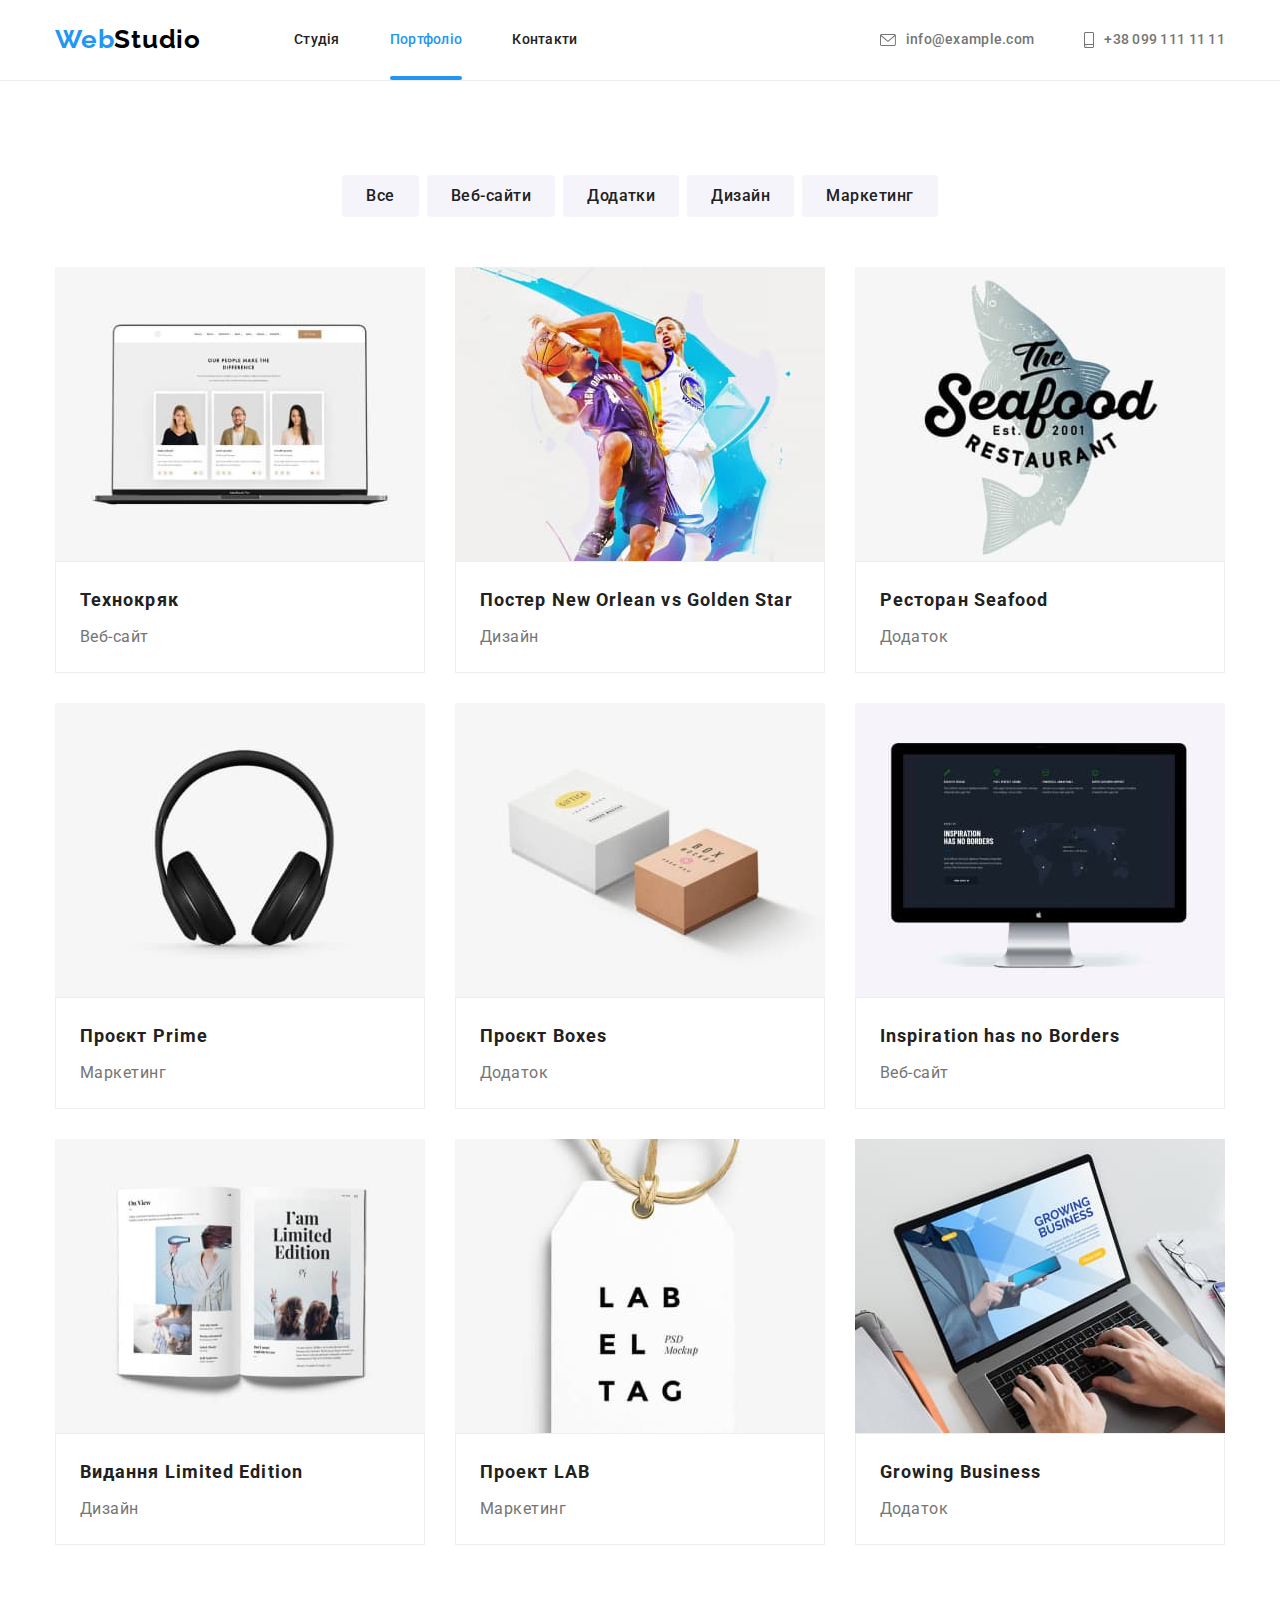
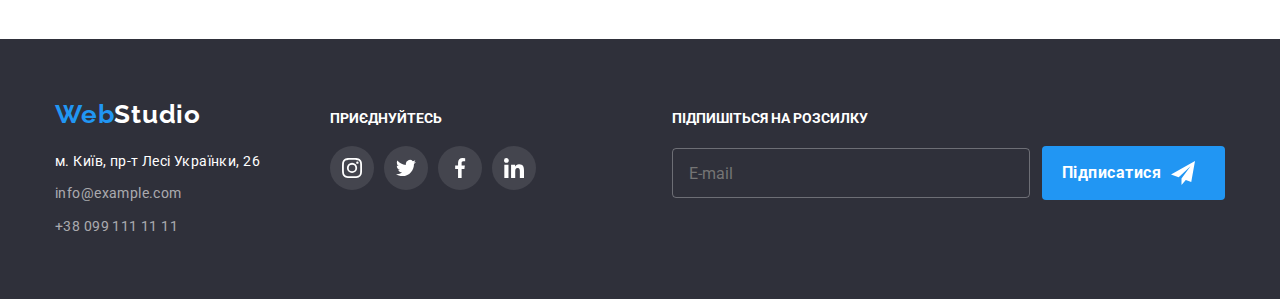
==== portfolio.html @ 9c746c97 "start scss" ====
<!DOCTYPE html>
<html lang="en">
	<head>
		<meta charset="UTF-8" />
		<meta http-equiv="X-UA-Compatible" content="IE=edge" />
		<meta name="viewport" content="width=device-width, initial-scale=1.0" />
		<title>WebStudio</title>
		<link rel="preconnect" href="https://fonts.googleapis.com" />
		<link rel="preconnect" href="https://fonts.gstatic.com" crossorigin />
		<link
			href="https://fonts.googleapis.com/css2?family=Raleway:wght@700&family=Roboto:wght@400;500;700;900&display=swap"
			rel="stylesheet"
		/>
		<link
			rel="stylesheet"
			href="https://cdnjs.cloudflare.com/ajax/libs/modern-normalize/1.1.0/modern-normalize.min.css"
		/>
		<link rel="stylesheet" href="./css/styles.css" />
		<link rel="stylesheet" href="./css/main.min.css">
	</head>
	<body>
		<header class="header">
			<div class="container main-nav">
				<a href="./index.html" class="header-logo link">
					<span class="header-logo-part header-logo">Web</span><span class="header-logo-second-part header-logo">Studio</span>
				</a>

				<nav class="header-nav">
					<ul class="header-nav-list list">
						<li class="item"><a href="./index.html" class="header-link link">Студія</a></li>
						<li class="item"><a href="./portfolio.html" class="header-link current link">Портфоліо</a></li>
						<li class="item"><a href="/" class="header-link link">Контакти</a></li>
					</ul>
				</nav>
				<ul class="list header-contact">
					<li>
						<a href="mailto:info@example.com" class="header-mail link">
							<svg class="mail-soc-icon" width="16" height="12">
								<use href="./images/symbol-defs.svg#icon-envelope"></use>
							</svg>
							info@example.com
						</a>
					</li>
					<li class="header-tel-contact">
						<a href="tel:+380991111111" class="header-tel link">
							<svg class="phone-soc-icon" width="10" height="16">
								<use href="./images/symbol-defs.svg#icon-header-smartphone"></use>
							</svg>
							+38 099 111 11 11
						</a>
					</li>
				</ul>
			</div>
		</header>
		<main>
			<section class="section">
				<div class="container">
					<h1 class="visually-hidden">Приклади робіт</h1>
					<ul class="list portfolio-btn-main">
						<li class="portfolio-btn-list"><button type="button" class="portfolio-btn">Все</button></li>
						<li class="portfolio-btn-list"><button type="button" class="portfolio-btn">Веб-сайти</button></li>
						<li class="portfolio-btn-list"><button type="button" class="portfolio-btn">Додатки</button></li>
						<li class="portfolio-btn-list"><button type="button" class="portfolio-btn">Дизайн</button></li>
						<li class="portfolio-btn-list"><button type="button" class="portfolio-btn">Маркетинг</button></li>
					</ul>

					<ul class="list portfolio-list">
						<li class="portfolio-element">
							<a href="" class="link project-link">
								<div class="portfolio-thumb-card">
									<img src="images/img1.jpg" alt="пример1" width="370" />
									<p class="portfolio-thumb-text">
										Ресурс пропонує комплексні пропозиції з різним рівнем функціоналу та сервісів. Все це дозволить
										відвідувачу отримати вичерпні відомості про компанію чи приватну особу.
									</p>
								</div>
								<div class="portfolio-examples-container">
									<h2 class="portfolio-examples-title">Технокряк</h2>
									<p class="portfolio-examples-text">Веб-сайт</p>
								</div>
							</a>
						</li>
						<li class="portfolio-element">
							<a href="" class="link project-link">
								
								<div class="portfolio-thumb-card">
									<img src="images/img2.jpg" alt="пример2" width="370" />
									<p class="portfolio-thumb-text">
										Ресурс пропонує комплексні пропозиції з різним рівнем функціоналу та сервісів. Все це дозволить
										відвідувачу отримати вичерпні відомості про компанію чи приватну особу.
									</p>
								</div>
								<div class="portfolio-examples-container">
									<h2 class="portfolio-examples-title">Постер New Orlean vs Golden Star</h2>
									<p class="portfolio-examples-text">Дизайн</p>
								</div>
							</a>
						</li>
						<li class="portfolio-element">
							<a href="" class="link project-link">
								<div class="portfolio-thumb-card">
									<img src="images/img3.jpg" alt="пример3" width="370" />
									<p class="portfolio-thumb-text">
										Ресурс пропонує комплексні пропозиції з різним рівнем функціоналу та сервісів. Все це дозволить
										відвідувачу отримати вичерпні відомості про компанію чи приватну особу.
									</p>
								</div>
								<div class="portfolio-examples-container">
									<h2 class="portfolio-examples-title">Ресторан Seafood</h2>
									<p class="portfolio-examples-text">Додаток</p>
								</div>
							</a>
						</li>
						<li class="portfolio-element">
							<a href="" class="link project-link">
								<div class="portfolio-thumb-card">
									<img src="images/img4.jpg" alt="пример4" width="370" />
									<p class="portfolio-thumb-text">
										Ресурс пропонує комплексні пропозиції з різним рівнем функціоналу та сервісів. Все це дозволить
										відвідувачу отримати вичерпні відомості про компанію чи приватну особу.
									</p>
								</div>
								<div class="portfolio-examples-container">
									<h2 class="portfolio-examples-title">Проєкт Prime</h2>
									<p class="portfolio-examples-text">Маркетинг</p>
								</div>
							</a>
						</li>
						<li class="portfolio-element">
							<a href="" class="link project-link">
								<div class="portfolio-thumb-card">
									<img src="images/img5.jpg" alt="пример5" width="370" />
									<p class="portfolio-thumb-text">
										Ресурс пропонує комплексні пропозиції з різним рівнем функціоналу та сервісів. Все це дозволить
										відвідувачу отримати вичерпні відомості про компанію чи приватну особу.
									</p>
								</div>
								<div class="portfolio-examples-container">
									<h2 class="portfolio-examples-title">Проєкт Boxes</h2>
									<p class="portfolio-examples-text">Додаток</p>
								</div>
							</a>
						</li>
						<li class="portfolio-element">
							<a href="" class="link project-link">
								<div class="portfolio-thumb-card">
									<img src="images/img6.jpg" alt="пример6" width="370" />
									<p class="portfolio-thumb-text">
										Ресурс пропонує комплексні пропозиції з різним рівнем функціоналу та сервісів. Все це дозволить
										відвідувачу отримати вичерпні відомості про компанію чи приватну особу.
									</p>
								</div>
								<div class="portfolio-examples-container">
									<h2 class="portfolio-examples-title">Inspiration has no Borders</h2>
									<p class="portfolio-examples-text">Веб-сайт</p>
								</div>
							</a>
						</li>
						<li class="portfolio-element">
							<a href="" class="link project-link">
								<div class="portfolio-thumb-card">
									<img src="images/img7.jpg" alt="пример7" width="370" />
									<p class="portfolio-thumb-text">
										Ресурс пропонує комплексні пропозиції з різним рівнем функціоналу та сервісів. Все це дозволить
										відвідувачу отримати вичерпні відомості про компанію чи приватну особу.
									</p>
								</div>
								<div class="portfolio-examples-container">
									<h2 class="portfolio-examples-title">Видання Limited Edition</h2>
									<p class="portfolio-examples-text">Дизайн</p>
								</div>
							</a>
						</li>
						<li class="portfolio-element">
							<a href="" class="link project-link">
								<div class="portfolio-thumb-card">
									<img src="images/img8.jpg" alt="пример8" width="370" />
									<p class="portfolio-thumb-text">
										Ресурс пропонує комплексні пропозиції з різним рівнем функціоналу та сервісів. Все це дозволить
										відвідувачу отримати вичерпні відомості про компанію чи приватну особу.
									</p>
								</div>
								<div class="portfolio-examples-container">
									<h2 class="portfolio-examples-title">Проект LAB</h2>
									<p class="portfolio-examples-text">Маркетинг</p>
								</div>
							</a>
						</li>
						<li class="portfolio-element">
							<a href="" class="link project-link">
								<div class="portfolio-thumb-card">
									<img src="images/img9.jpg" alt="пример9" width="370" />
									<p class="portfolio-thumb-text">
										Ресурс пропонує комплексні пропозиції з різним рівнем функціоналу та сервісів. Все це дозволить
										відвідувачу отримати вичерпні відомості про компанію чи приватну особу.
									</p>
								</div>
								<div class="portfolio-examples-container">
									<h2 class="portfolio-examples-title">Growing Business</h2>
									<p class="portfolio-examples-text">Додаток</p>
								</div>
							</a>
						</li>
					</ul>
				</div>
			</section>
		</main>
		<footer class="footer">
			<div class="container footer-container">
				<div class="footer-box">
					<a href="./index.html" class="footer-logo footer-logo-box link">
						<span class="footer-logo-part footer-logo">Web</span><span class="footer-logo-second-part footer-logo">Studio</span>
					</a>
					<address class="footer-list">
						<ul class="list">
							<li class="footer-adress-list">
								<a
									href="https://goo.gl/maps/3mXJQrNmYbc9jaJk7"
									class="footer-location link"
									target="_blank"
									rel="noopener noreferrer nofollow"
								>
									м. Київ, пр-т Лесі Українки, 26
								</a>
							</li>
							<li class="footer-adress-list">
								<a href="mailto:info@example.com" class="footer-mail link">info@example.com</a>
							</li>
							<li class="footer-adress-list">
								<a href="tel:+380991111111" class="footer-tel link">+38 099 111 11 11</a>
							</li>
						</ul>
					</address>
				</div>
				<div class="footer-soc">
					<p class="footer-soc-title">ПРИЄДНУЙТЕСЬ</p>
					<ul class="footer-soc-list list">
						<li>
							<a href="" class="footer-soc-link">
								<svg class="footer-soc-icon" width="20" height="20">
									<use href="./images/symbol-defs.svg#icon-instagram"></use>
								</svg>
							</a>
						</li>
						<li>
							<a href="" class="footer-soc-link">
								<svg class="footer-soc-icon" width="20" height="20">
									<use href="./images/symbol-defs.svg#icon-twitter"></use>
								</svg>
							</a>
						</li>
						<li>
							<a href="" class="footer-soc-link">
								<svg class="footer-soc-icon" width="20" height="20">
									<use href="./images/symbol-defs.svg#icon-facebook"></use>
								</svg>
							</a>
						</li>
						<li>
							<a href="" class="footer-soc-link">
								<svg class="footer-soc-icon" width="20" height="20">
									<use href="./images/symbol-defs.svg#icon-linkedin"></use>
								</svg>
							</a>
						</li>
					</ul>
				</div>
				<div class="footer-form">
					<p class="footer-form-title">ПІДПИШІТЬСЯ НА РОЗСИЛКУ</p>
					<form class="online-form">
						<label for="online-name"></label>
						<input class="online-input" type="email" id="online-name" placeholder="E-mail" />
						<button type="submit" class="online-btn">
							Підписатися
							<svg class="btn-icon" width="24" height="24">
								<use href="./images/symbol-defs.svg#icon-icon-send"></use>
							</svg>
						</button>
					</form>
				</div>
			</div>
		</footer>
	</body>
</html>
---- css/styles.css ----
/*Main*/



/*clients*/


/*footer*/


/*portfolio*/


/*modal window*/
---- css/main.min.css ----
body{font-family:"roboto",sans-serif;color:var(--primary-text-color)}.visually-hidden{position:absolute;width:1px;height:1px;margin:-1px;border:0;padding:0;white-space:nowrap;clip-path:inset(100%);clip:rect(0 0 0 0);overflow:hidden}.link{text-decoration:none}.list{list-style:none}ul,p,h1,h2,h3,h4,h5,h6{margin:0;padding:0px}:root{--primary-text-color: #757575;--primary-title-color: #212121;--accent-color: #2196f3}.container{width:1200px;margin-left:auto;margin-right:auto;padding-left:15px;padding-right:15px}.header{border-bottom:1px solid #ececec}.header-logo{font-family:"Raleway",sans-serif;font-weight:700;font-size:26px;line-height:1.2;letter-spacing:.03em}.header-logo-part{color:var(--accent-color)}.header-logo-second-part{color:#000}.header-nav{color:var(--primary-title-color);font-weight:500;font-size:14px;line-height:1.14;letter-spacing:.02em;margin-left:93px}.header-nav-list{display:flex}.item:last-child{margin-right:0px}.item{margin-right:50px}.main-nav{display:flex;align-items:center;padding-top:24px;padding-bottom:25px}.header-contact{display:flex;margin-left:auto}.header-tel-contact{margin-left:50px}.header-btn{display:block;box-sizing:border-box;padding:10px 32px;margin:30px auto 0;border-radius:4px;border-color:rgba(0,0,0,0);font-family:inherit;color:#fff;background-color:var(--accent-color);font-weight:696px;font-size:16px;line-height:1.87;align-items:center;text-align:center;letter-spacing:.06em}.header-btn:hover,.header-btn:focus{cursor:pointer}.header-link{color:var(--primary-title-color);font-weight:500;font-size:14px;line-height:1.14;letter-spacing:.02em;transition-property:color;transition-duration:250ms;transition-timing-function:cubic-bezier(0.4, 0, 0.2, 1);padding-top:32px;padding-bottom:32px}.current{color:var(--accent-color);position:relative}.current::after{position:absolute;display:block;content:"";background-color:var(--accent-color);width:100%;height:4px;border-radius:2px;left:0;bottom:-1px}.header-link:hover,.header-link:focus,.header-tel:hover,.header-tel:focus,.header-mail:hover,.header-mail:focus{color:var(--accent-color)}.header-mail:hover .mail-soc-icon,.header-mail:focus .mail-soc-icon{fill:#2196f3}.header-tel:hover .phone-soc-icon,.header-tel:focus .phone-soc-icon{fill:#2196f3}.current::after{content:"";background-color:var(--accent-color)}.header-mail,.header-tel{display:flex;align-items:center;color:var(--primary-text-color);font-weight:500;font-size:14px;line-height:1.14;letter-spacing:.02em;transition-property:color;transition-duration:250ms;transition-timing-function:cubic-bezier(0.4, 0, 0.2, 1)}.mail-soc-icon{fill:#757575;width:16px;height:12px;background-color:#fff;margin-right:10px;transition-property:fill;transition-duration:250ms;transition-timing-function:cubic-bezier(0.4, 0, 0.2, 1)}.phone-soc-icon{fill:#757575;width:10px;height:16px;background-color:#fff;margin-right:10px;transition-property:fill;transition-duration:250ms;transition-timing-function:cubic-bezier(0.4, 0, 0.2, 1)}.section{padding:94px 0px}.work-section{padding-top:0px}.hero-list{display:flex;padding:0px 0px}.hero-advantage{margin-right:30px;width:270px}.hero-advantage:last-child{margin-right:0px}.hero-pre-title{margin-bottom:10px}.hero{max-width:1600px;height:600px;margin-left:auto;margin-right:auto;background-image:linear-gradient(rgba(47, 48, 58, 0.4), rgba(47, 48, 58, 0.4)),url(../images/hero.jpg);background-repeat:no-repeat;background-position:center;background-size:cover;background-color:#2f303a;padding-top:200px;padding-bottom:200px}.hero-title{margin-bottom:50px}img{display:block;max-width:100%;height:auto}.overcard-text{position:absolute;display:flex;justify-content:center;align-items:center;bottom:0;color:#fff;width:100%;height:70px;font-size:14px;line-height:1.4;font-weight:700;background-color:rgba(47,48,58,.8)}.hero-thumb{position:relative}.hero-item{display:flex;padding-left:0px}.hero-item-list{margin-right:30px}.hero-item-list:last-child{margin-right:0px}.hero-title-main{margin-left:auto;margin-right:auto;max-width:696px;font-weight:900;font-size:44px;line-height:1.36;text-align:center;letter-spacing:.06em;text-transform:uppercase;color:#fff}.hero-pre-title{color:var(--primary-title-color);font-weight:700;font-size:14px;line-height:1.14;letter-spacing:.03em;text-transform:uppercase}.hero-title{color:var(--primary-title-color);font-weight:700;font-size:36px;line-height:1.16;text-align:center;letter-spacing:.03em}.advantage-logo{width:270px;height:120px;background-color:#f5f4fa;display:flex;justify-content:center;align-items:center;margin-bottom:30px}.adv-logo-icon{fill:#212121}.team-section{background-color:#f5f4fa}.hero-team-list{display:flex}.hero-team-item{margin-right:30px;background-color:#fff;box-shadow:0px 1px 1px rgba(0,0,0,.12),0px 4px 4px rgba(0,0,0,.06),1px 4px 6px rgba(0,0,0,.16);border-radius:0px 0px 4px 4px}.hero-team-item:last-child{margin-right:0px}.hero-team-member{color:var(--primary-title-color);font-weight:500;font-size:16px;line-height:1.18;text-align:center;letter-spacing:.03em;margin-bottom:10px}.hero-text,.hero-team-text{color:var(--primary-text-color)}.hero-text{font-size:14px;line-height:1.7;letter-spacing:.03em}.hero-team-text{font-size:16px;line-height:1.8;text-align:center;letter-spacing:.03em;margin-bottom:16px}.hero-team-container{padding-top:30px;padding-bottom:30px}.team-soc{display:flex;justify-content:center;gap:10px}.team-soc-link{width:44px;height:44px;border-radius:50%;background-color:#fff;display:flex;justify-content:center;align-items:center;transition:background-color 250ms cubic-bezier(0.4, 0, 0.2, 1)}.team-soc-link:hover,.team-soc-link:focus{background-color:#2196f3}.team-soc-link:hover .team-soc-icon,.team-soc-link:focus .team-soc-icon{fill:#fff}.team-soc-icon{fill:#afb1b8;transition-property:fill;transition-duration:250ms;transition-timing-function:cubic-bezier(0.4, 0, 0.2, 1)}.clients{display:flex;justify-content:center;align-items:center}.clients-list{margin-right:30px}.client-icon{fill:#afb1b8;transition-property:fill;transition-duration:250ms;transition-timing-function:cubic-bezier(0.4, 0, 0.2, 1)}.clients-link:hover,.clients-link:focus{border-color:#2196f3}.clients-link:hover .client-icon,.clients-link:focus .client-icon{fill:#2196f3}.clients-list:last-child{margin-right:0px}.clients-link{border:1px solid #afb1b8;width:170px;height:92px;display:flex;justify-content:center;align-items:center;border-radius:4px;transition-property:border-color;transition-duration:250ms;transition-timing-function:cubic-bezier(0.4, 0, 0.2, 1)}.footer{padding-top:60px;padding-bottom:60px}.footer-logo{font-family:"Raleway",sans-serif;font-weight:700;font-size:26px;line-height:1.2;letter-spacing:.03em}.footer-logo-box{display:block;margin-bottom:20px}.footer-adress-list{margin-bottom:9px}.footer-adress-list:last-child{margin-bottom:0px}.footer-logo-part{color:var(--accent-color)}.footer-logo-second-part{color:#fff}.footer{background-color:#2f303a}.footer-location{font-style:normal;font-size:14px;line-height:1.7;letter-spacing:.03em;color:#fff}.footer-mail,.footer-tel{font-style:normal;font-size:14px;line-height:1.7;letter-spacing:.03em;color:rgba(255,255,255,.6)}.footer-soc-title{margin-bottom:20px;display:block;font-style:normal;font-size:14px;font-weight:700;color:#fff}.footer-soc-link{display:flex;justify-content:center;align-items:center;width:44px;height:44px;border-radius:50%;background-color:rgba(255,255,255,.1);transition-property:background-color;transition-duration:250ms;transition-timing-function:cubic-bezier(0.4, 0, 0.2, 1)}.footer-soc-icon{fill:#fff;transition-property:fill;transition-duration:250ms;transition-timing-function:cubic-bezier(0.4, 0, 0.2, 1)}.footer-soc-link:hover,.footer-soc-link:focus{background-color:#2196f3}.footer-container{display:flex;align-items:baseline}.footer-soc-list{display:flex;gap:10px}.footer-soc{margin-left:70px}.online-input{width:358px;height:50px;border:1px solid rgba(255,255,255,.3);border-radius:4px;background-color:rgba(0,0,0,0);padding-left:16px;color:#fff}.online-input::placeholder{width:358px;height:50px}.online-input:hover,.online-input:focus{border-color:var(--accent-color)}.online-input:hover::placeholder,.online-input:focus::placeholder{color:#fff}.footer-form{margin-left:auto}.online-form{display:flex;align-items:center;justify-content:center}.footer-form-title{color:#fff;font-weight:700;font-size:14px;line-height:1.14;margin-bottom:20px}.online-btn{display:flex;align-items:center;justify-content:center;border-radius:4px;border-color:rgba(0,0,0,0);padding:10px 28px 10px 18px;margin-left:12px;font-family:inherit;background-color:var(--accent-color);color:#fff;font-weight:700;font-size:16px;line-height:1.87;text-align:center;letter-spacing:.03em;transition-property:background-color,box-shadow,color;transition-duration:250ms;transition-timing-function:cubic-bezier(0.4, 0, 0.2, 1)}.btn-icon{fill:#fff;margin-left:10px}.online-btn:hover,.online-btn:focus{cursor:pointer}.backdrop{position:fixed;top:0;left:0;width:100%;height:100%;border-radius:4px;background-color:rgba(0,0,0,.2);transition-property:opacity;transition-duration:500ms;transition-timing-function:cubic-bezier(0.4, 0, 0.2, 1)}.backdrop.is-hidden{opacity:0;pointer-events:none}.modal{position:absolute;top:50%;left:50%;transform:translate(-50%, -50%);width:528px;height:581px;background-color:#fff;padding:40px}.modal-close{position:absolute;display:flex;justify-content:center;align-items:center;width:30px;height:30px;border:1px solid rgba(0,0,0,.1);border-radius:50%;background-color:#fff;margin:0px;right:8px;top:8px}.modal-title{text-align:center;font-size:20px;color:#212121;font-weight:700;line-height:1.17;margin-bottom:12px}.modal-close:hover,.modal-close:focus{cursor:pointer}.modal-close:hover .modal-close-icon,.modal-close:focus .modal-close-icon{fill:var(--accent-color)}.input-icon{position:absolute;left:15px;top:50%;transform:translateY(-50%);transition-property:fill;transition-duration:250ms;transition-timing-function:cubic-bezier(0.4, 0, 0.2, 1)}.input-wrap{position:relative}.modal-input{width:100%;height:40px;border:1px solid rgba(33,33,33,.2);border-radius:4px;padding-left:42px;color:#000;outline:none;transition-property:border-color;transition-duration:250ms;transition-timing-function:cubic-bezier(0.4, 0, 0.2, 1)}.modal-input:hover,.modal-input:focus,.modal-text:hover,.modal-text:focus{cursor:pointer;border-color:#2196f3}.modal-input:hover+.input-icon,.modal-input:focus+.input-icon{fill:#2196f3}.modal-field{margin-bottom:10px}.modal-text-field{margin-bottom:0px}.modal-text{width:448px;height:120px;border:1px solid rgba(33,33,33,.2);outline:none;resize:none;padding:12px}.form-text{display:block;font-size:12px;font-weight:400px;line-height:1.16;color:#757575;margin-bottom:4px}.policy{margin-top:20px;margin-bottom:30px}.policy-agreement{color:#2196f3;margin-left:5px}.policy-agreement:hover,.policy-agreement:hover{cursor:pointer}.policy-text{display:flex;align-items:center;justify-content:center;font-size:14px;font-weight:400px;line-height:1.71;color:#757575}.policy-text span{display:flex;align-items:center;justify-content:center;font-size:14px;font-weight:400px;line-height:1.71;color:#757575;border-radius:2px;margin-right:9px;border:1px solid #212121}.check-icon{fill:rgba(0,0,0,0)}.modal-check:checked+.policy-text span{background-color:var(--accent-color);border:none}.modal-check:focus+.policy-text span{border-color:#2196f3}.modal-check:checked+.policy-text .check-icon{fill:#fff;opacity:1}.modal-button{display:block;box-sizing:border-box;align-items:center;text-align:center;padding:10px 52px;margin-left:auto;margin-right:auto;border-radius:4px;border-color:rgba(0,0,0,0);font-family:inherit;color:#fff;background-color:var(--accent-color);font-weight:700px;font-size:16px;line-height:1.87;letter-spacing:.06em;transition-property:box-shadow;transition-duration:250ms;transition-timing-function:cubic-bezier(0.4, 0, 0.2, 1)}.modal-button:hover,.modal-button:focus{cursor:pointer;box-shadow:0px 1px 1px rgba(0,0,0,.12),0px 4px 4px rgba(0,0,0,.06),1px 4px 6px rgba(0,0,0,.16)}.portfolio-btn-main{display:flex;margin-bottom:50px;justify-content:center}.portfolio-btn{border-radius:4px;border-color:rgba(0,0,0,0);padding:6px 22px 6px 22px;font-family:inherit;color:var(--primary-title-color);background-color:#f5f4fa;font-weight:500;font-size:16px;line-height:1.6;text-align:center;letter-spacing:.03em;transition-property:background-color,box-shadow,color;transition-duration:250ms;transition-timing-function:cubic-bezier(0.4, 0, 0.2, 1)}.portfolio-btn-list{margin-right:8px}.portfolio-btn-list:last-child{margin-right:0px}.portfolio-btn:hover,.portfolio-btn:focus{color:#fff;cursor:pointer;background-color:var(--accent-color);display:block;box-shadow:0px 1px 1px rgba(0,0,0,.12),0px 4px 4px rgba(0,0,0,.06),1px 4px 6px rgba(0,0,0,.16)}.portfolio-list{display:flex;flex-wrap:wrap}.portfolio-thumb-text{position:absolute;top:0;left:0;color:#fff;font-weight:400;font-size:18px;line-height:1.55;background-color:rgba(33,150,243,.9);height:100%;padding:63px 24px;transform:translateY(100%);transition-property:transform;transition-duration:250ms;transition-timing-function:cubic-bezier(0.4, 0, 0.2, 1)}.portfolio-thumb-card{position:relative;overflow:hidden}.portfolio-element{width:370px;margin-right:30px;margin-bottom:30px}.project-link:hover .portfolio-thumb-text{transform:translateY(0)}.project-link:focus .portfolio-thumb-text{transform:translateY(0)}.portfolio-element:nth-last-child(-n+3){margin-bottom:0px}.portfolio-element:nth-child(3n){margin-right:0px}.project-link{display:block;transition-property:box-shadow;transition-duration:250ms;transition-timing-function:cubic-bezier(0.4, 0, 0.2, 1)}.project-link:hover,.project-link:focus{box-shadow:0px 1px 1px rgba(0,0,0,.12),0px 4px 4px rgba(0,0,0,.06),1px 4px 6px rgba(0,0,0,.16)}.portfolio-examples-title{margin-bottom:4px;color:var(--primary-title-color);font-weight:700;font-size:18px;line-height:2;letter-spacing:.06em}.portfolio-examples-text{color:var(--primary-text-color);font-size:16px;line-height:1.87;letter-spacing:.03em}.portfolio-examples-container{padding:20px 24px 20px 24px;border:1px solid #eee}/*# sourceMappingURL=main.min.css.map */
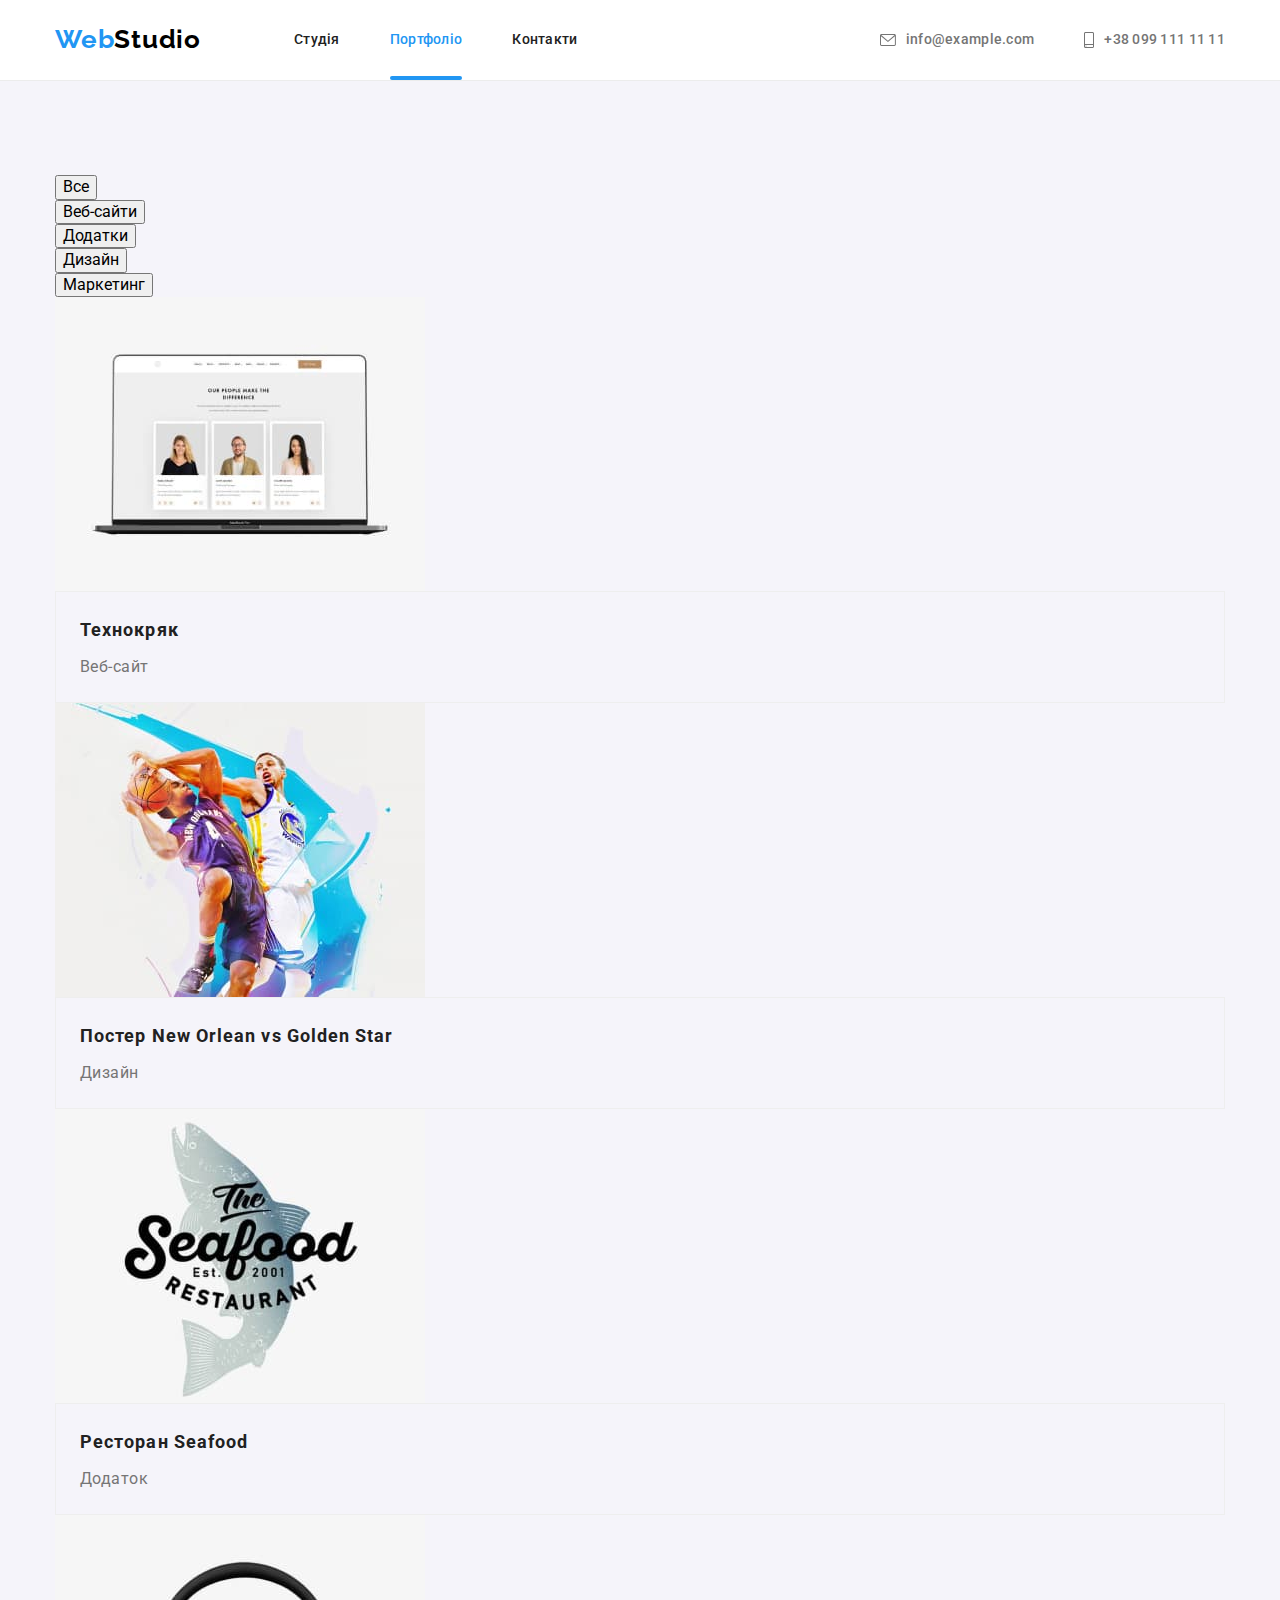
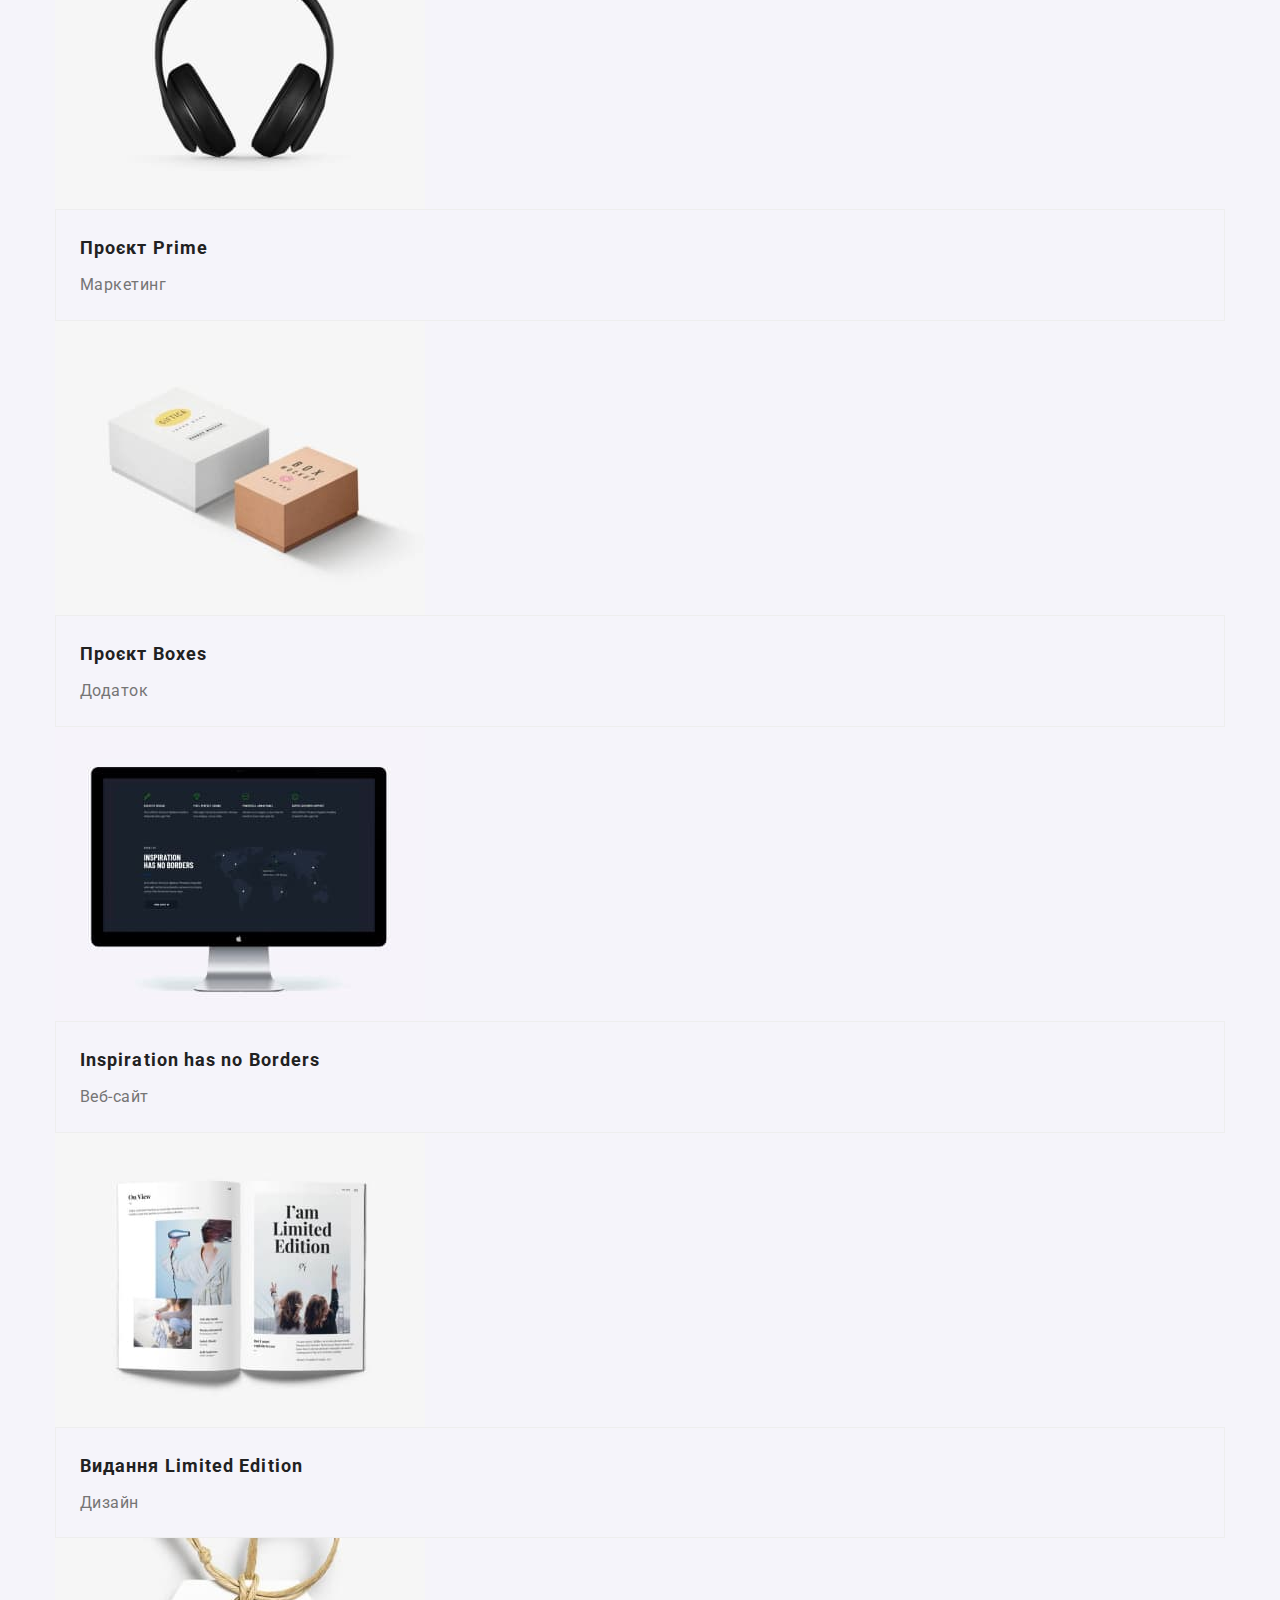
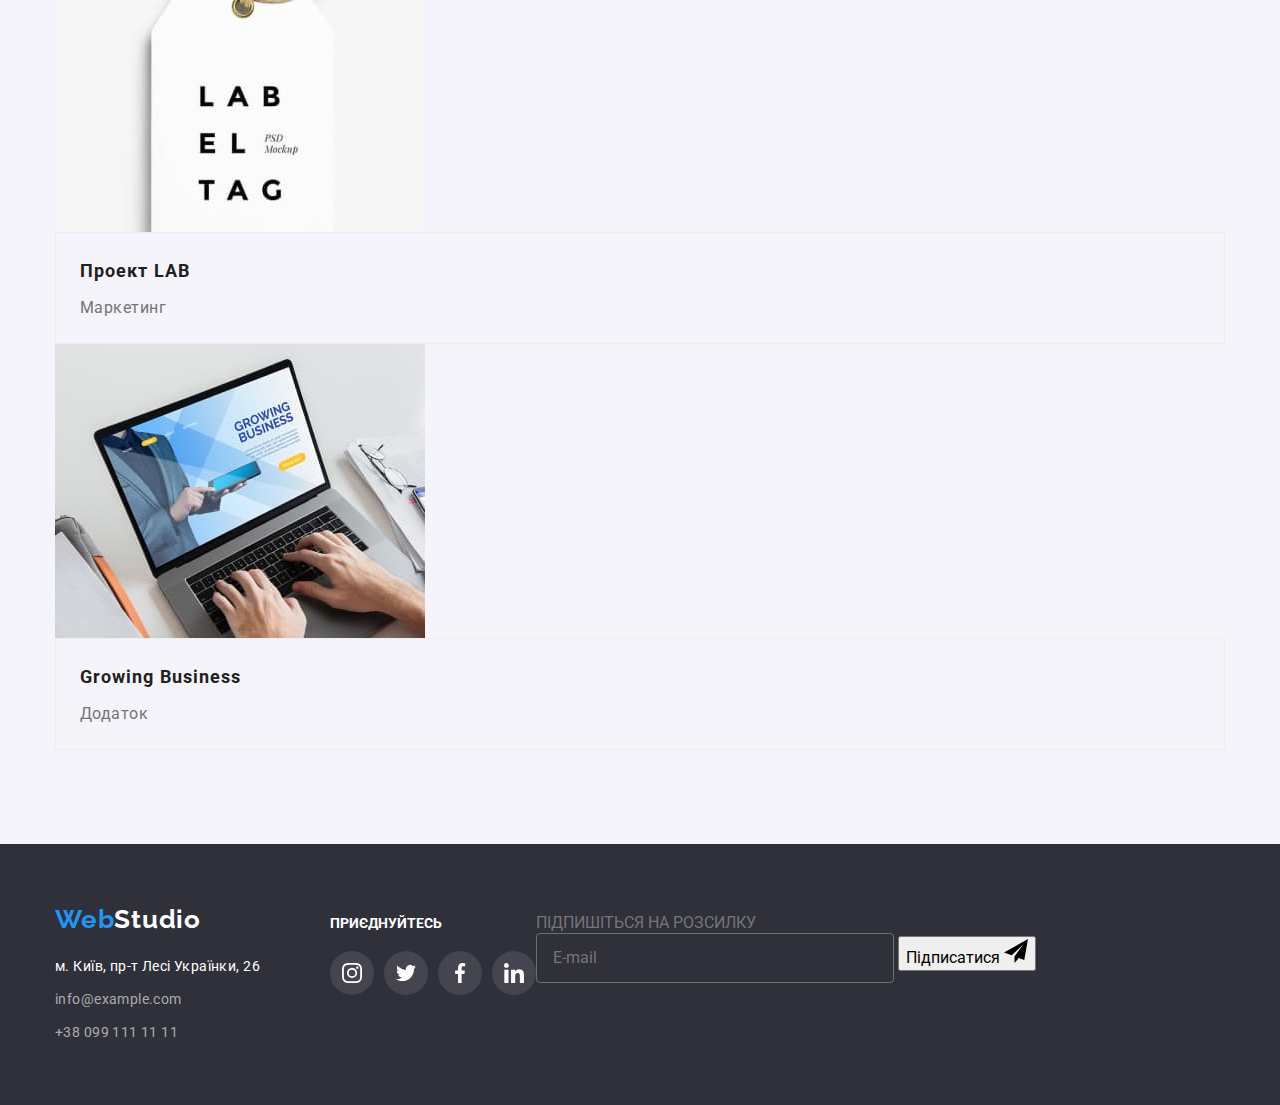
==== commit 13d3384d: "1" ====
--- a/portfolio.html
+++ b/portfolio.html
@@ -20,30 +20,30 @@
 	</head>
 	<body>
 		<header class="header">
-			<div class="container main-nav">
-				<a href="./index.html" class="header-logo link">
-					<span class="header-logo-part header-logo">Web</span><span class="header-logo-second-part header-logo">Studio</span>
+			<div class="container header__container">
+				<a href="./index.html" class="logo link">
+					<span class="header__logo logo">Web</span><span class="header__logo--part logo">Studio</span>
 				</a>
 
-				<nav class="header-nav">
-					<ul class="header-nav-list list">
-						<li class="item"><a href="./index.html" class="header-link link">Студія</a></li>
-						<li class="item"><a href="./portfolio.html" class="header-link current link">Портфоліо</a></li>
-						<li class="item"><a href="/" class="header-link link">Контакти</a></li>
+				<nav class="navigation header__navigation">
+					<ul class="navigation__list list">
+						<li class="navigation__item"><a href="./index.html" class="navigation__link link">Студія</a></li>
+						<li class="navigation__item"><a href="./portfolio.html" class="navigation__link current link">Портфоліо</a></li>
+						<li class="navigation__item"><a href="/" class="navigation__link link">Контакти</a></li>
 					</ul>
 				</nav>
-				<ul class="list header-contact">
+				<ul class="list connect header__connect">
 					<li>
-						<a href="mailto:info@example.com" class="header-mail link">
-							<svg class="mail-soc-icon" width="16" height="12">
+						<a href="mailto:info@example.com" class="connect__mail link">
+							<svg class="connect__icon--mail" width="16" height="12">
 								<use href="./images/symbol-defs.svg#icon-envelope"></use>
 							</svg>
 							info@example.com
 						</a>
 					</li>
-					<li class="header-tel-contact">
-						<a href="tel:+380991111111" class="header-tel link">
-							<svg class="phone-soc-icon" width="10" height="16">
+					<li class="header__connect--tel">
+						<a href="tel:+380991111111" class="connect__tel link">
+							<svg class="connect__icon--tel" width="10" height="16">
 								<use href="./images/symbol-defs.svg#icon-header-smartphone"></use>
 							</svg>
 							+38 099 111 11 11
@@ -55,17 +55,17 @@
 		<main>
 			<section class="section">
 				<div class="container">
-					<h1 class="visually-hidden">Приклади робіт</h1>
-					<ul class="list portfolio-btn-main">
-						<li class="portfolio-btn-list"><button type="button" class="portfolio-btn">Все</button></li>
-						<li class="portfolio-btn-list"><button type="button" class="portfolio-btn">Веб-сайти</button></li>
-						<li class="portfolio-btn-list"><button type="button" class="portfolio-btn">Додатки</button></li>
-						<li class="portfolio-btn-list"><button type="button" class="portfolio-btn">Дизайн</button></li>
-						<li class="portfolio-btn-list"><button type="button" class="portfolio-btn">Маркетинг</button></li>
+					<h1 class="visually__hidden">Приклади робіт</h1>
+					<ul class="list buttons buttons__list">
+						<li class="btn__item"><button type="button" class="portfolio__btn">Все</button></li>
+						<li class="btn__item"><button type="button" class="portfolio__btn">Веб-сайти</button></li>
+						<li class="btn__item"><button type="button" class="portfolio__btn">Додатки</button></li>
+						<li class="btn__item"><button type="button" class="portfolio__btn">Дизайн</button></li>
+						<li class="btn__item"><button type="button" class="portfolio__btn">Маркетинг</button></li>
 					</ul>
 
-					<ul class="list portfolio-list">
-						<li class="portfolio-element">
+					<ul class="list portfolio__list">
+						<li class="portfolio__card">
 							<a href="" class="link project-link">
 								<div class="portfolio-thumb-card">
 									<img src="images/img1.jpg" alt="пример1" width="370" />
@@ -80,7 +80,7 @@
 								</div>
 							</a>
 						</li>
-						<li class="portfolio-element">
+						<li class="portfolio__card">
 							<a href="" class="link project-link">
 								
 								<div class="portfolio-thumb-card">
@@ -96,7 +96,7 @@
 								</div>
 							</a>
 						</li>
-						<li class="portfolio-element">
+						<li class="portfolio__card">
 							<a href="" class="link project-link">
 								<div class="portfolio-thumb-card">
 									<img src="images/img3.jpg" alt="пример3" width="370" />
@@ -111,7 +111,7 @@
 								</div>
 							</a>
 						</li>
-						<li class="portfolio-element">
+						<li class="portfolio__card">
 							<a href="" class="link project-link">
 								<div class="portfolio-thumb-card">
 									<img src="images/img4.jpg" alt="пример4" width="370" />
@@ -126,7 +126,7 @@
 								</div>
 							</a>
 						</li>
-						<li class="portfolio-element">
+						<li class="portfolio__card">
 							<a href="" class="link project-link">
 								<div class="portfolio-thumb-card">
 									<img src="images/img5.jpg" alt="пример5" width="370" />
@@ -141,7 +141,7 @@
 								</div>
 							</a>
 						</li>
-						<li class="portfolio-element">
+						<li class="portfolio__card">
 							<a href="" class="link project-link">
 								<div class="portfolio-thumb-card">
 									<img src="images/img6.jpg" alt="пример6" width="370" />
@@ -156,7 +156,7 @@
 								</div>
 							</a>
 						</li>
-						<li class="portfolio-element">
+						<li class="portfolio__card">
 							<a href="" class="link project-link">
 								<div class="portfolio-thumb-card">
 									<img src="images/img7.jpg" alt="пример7" width="370" />
@@ -171,7 +171,7 @@
 								</div>
 							</a>
 						</li>
-						<li class="portfolio-element">
+						<li class="portfolio__card">
 							<a href="" class="link project-link">
 								<div class="portfolio-thumb-card">
 									<img src="images/img8.jpg" alt="пример8" width="370" />
@@ -186,7 +186,7 @@
 								</div>
 							</a>
 						</li>
-						<li class="portfolio-element">
+						<li class="portfolio__card">
 							<a href="" class="link project-link">
 								<div class="portfolio-thumb-card">
 									<img src="images/img9.jpg" alt="пример9" width="370" />
@@ -205,74 +205,74 @@
 				</div>
 			</section>
 		</main>
-		<footer class="footer">
-			<div class="container footer-container">
-				<div class="footer-box">
-					<a href="./index.html" class="footer-logo footer-logo-box link">
-						<span class="footer-logo-part footer-logo">Web</span><span class="footer-logo-second-part footer-logo">Studio</span>
+		<footer class="footer footer__position">
+			<div class="container footer__container">
+				<div>
+					<a href="./index.html" class="footer__logo footer__logo-box link">
+						<span class="footer-logo">Web</span><span class="footer__logo-part footer-logo">Studio</span>
 					</a>
-					<address class="footer-list">
+					<address class="footer__list">
 						<ul class="list">
-							<li class="footer-adress-list">
+							<li class="footer__contacts">
 								<a
 									href="https://goo.gl/maps/3mXJQrNmYbc9jaJk7"
-									class="footer-location link"
+									class="footer__location link"
 									target="_blank"
 									rel="noopener noreferrer nofollow"
 								>
 									м. Київ, пр-т Лесі Українки, 26
 								</a>
 							</li>
-							<li class="footer-adress-list">
-								<a href="mailto:info@example.com" class="footer-mail link">info@example.com</a>
+							<li class="footer__contacts">
+								<a href="mailto:info@example.com" class="footer__mail link">info@example.com</a>
 							</li>
-							<li class="footer-adress-list">
-								<a href="tel:+380991111111" class="footer-tel link">+38 099 111 11 11</a>
+							<li class="footer__contacts">
+								<a href="tel:+380991111111" class="footer__tel link">+38 099 111 11 11</a>
 							</li>
 						</ul>
 					</address>
 				</div>
-				<div class="footer-soc">
-					<p class="footer-soc-title">ПРИЄДНУЙТЕСЬ</p>
-					<ul class="footer-soc-list list">
-						<li>
-							<a href="" class="footer-soc-link">
-								<svg class="footer-soc-icon" width="20" height="20">
+				<div class="footer__soc">
+					<p class="footer__title">ПРИЄДНУЙТЕСЬ</p>
+					<ul class="footer__soc-list list">
+						<li>
+							<a href="" class="footer__link">
+								<svg class="footer__icon" width="20" height="20">
 									<use href="./images/symbol-defs.svg#icon-instagram"></use>
 								</svg>
 							</a>
 						</li>
 						<li>
-							<a href="" class="footer-soc-link">
-								<svg class="footer-soc-icon" width="20" height="20">
+							<a href="" class="footer__link">
+								<svg class="footer__icon" width="20" height="20">
 									<use href="./images/symbol-defs.svg#icon-twitter"></use>
 								</svg>
 							</a>
 						</li>
 						<li>
-							<a href="" class="footer-soc-link">
-								<svg class="footer-soc-icon" width="20" height="20">
+							<a href="" class="footer__link">
+								<svg class="footer__icon" width="20" height="20">
 									<use href="./images/symbol-defs.svg#icon-facebook"></use>
 								</svg>
 							</a>
 						</li>
 						<li>
-							<a href="" class="footer-soc-link">
-								<svg class="footer-soc-icon" width="20" height="20">
+							<a href="" class="footer__link">
+								<svg class="footer__icon" width="20" height="20">
 									<use href="./images/symbol-defs.svg#icon-linkedin"></use>
 								</svg>
 							</a>
 						</li>
 					</ul>
 				</div>
-				<div class="footer-form">
-					<p class="footer-form-title">ПІДПИШІТЬСЯ НА РОЗСИЛКУ</p>
-					<form class="online-form">
+				<div class="form footer__form">
+					<p class="form__title">ПІДПИШІТЬСЯ НА РОЗСИЛКУ</p>
+					<form class="form__online">
 						<label for="online-name"></label>
 						<input class="online-input" type="email" id="online-name" placeholder="E-mail" />
-						<button type="submit" class="online-btn">
+						<button type="submit" class="footer__btn">
 							Підписатися
-							<svg class="btn-icon" width="24" height="24">
+							<svg class="btn__icon" width="24" height="24">
 								<use href="./images/symbol-defs.svg#icon-icon-send"></use>
 							</svg>
 						</button>
--- a/css/main.min.css
+++ b/css/main.min.css
@@ -1 +1 @@
-body{font-family:"roboto",sans-serif;color:var(--primary-text-color)}.visually-hidden{position:absolute;width:1px;height:1px;margin:-1px;border:0;padding:0;white-space:nowrap;clip-path:inset(100%);clip:rect(0 0 0 0);overflow:hidden}.link{text-decoration:none}.list{list-style:none}ul,p,h1,h2,h3,h4,h5,h6{margin:0;padding:0px}:root{--primary-text-color: #757575;--primary-title-color: #212121;--accent-color: #2196f3}.container{width:1200px;margin-left:auto;margin-right:auto;padding-left:15px;padding-right:15px}.header{border-bottom:1px solid #ececec}.header-logo{font-family:"Raleway",sans-serif;font-weight:700;font-size:26px;line-height:1.2;letter-spacing:.03em}.header-logo-part{color:var(--accent-color)}.header-logo-second-part{color:#000}.header-nav{color:var(--primary-title-color);font-weight:500;font-size:14px;line-height:1.14;letter-spacing:.02em;margin-left:93px}.header-nav-list{display:flex}.item:last-child{margin-right:0px}.item{margin-right:50px}.main-nav{display:flex;align-items:center;padding-top:24px;padding-bottom:25px}.header-contact{display:flex;margin-left:auto}.header-tel-contact{margin-left:50px}.header-btn{display:block;box-sizing:border-box;padding:10px 32px;margin:30px auto 0;border-radius:4px;border-color:rgba(0,0,0,0);font-family:inherit;color:#fff;background-color:var(--accent-color);font-weight:696px;font-size:16px;line-height:1.87;align-items:center;text-align:center;letter-spacing:.06em}.header-btn:hover,.header-btn:focus{cursor:pointer}.header-link{color:var(--primary-title-color);font-weight:500;font-size:14px;line-height:1.14;letter-spacing:.02em;transition-property:color;transition-duration:250ms;transition-timing-function:cubic-bezier(0.4, 0, 0.2, 1);padding-top:32px;padding-bottom:32px}.current{color:var(--accent-color);position:relative}.current::after{position:absolute;display:block;content:"";background-color:var(--accent-color);width:100%;height:4px;border-radius:2px;left:0;bottom:-1px}.header-link:hover,.header-link:focus,.header-tel:hover,.header-tel:focus,.header-mail:hover,.header-mail:focus{color:var(--accent-color)}.header-mail:hover .mail-soc-icon,.header-mail:focus .mail-soc-icon{fill:#2196f3}.header-tel:hover .phone-soc-icon,.header-tel:focus .phone-soc-icon{fill:#2196f3}.current::after{content:"";background-color:var(--accent-color)}.header-mail,.header-tel{display:flex;align-items:center;color:var(--primary-text-color);font-weight:500;font-size:14px;line-height:1.14;letter-spacing:.02em;transition-property:color;transition-duration:250ms;transition-timing-function:cubic-bezier(0.4, 0, 0.2, 1)}.mail-soc-icon{fill:#757575;width:16px;height:12px;background-color:#fff;margin-right:10px;transition-property:fill;transition-duration:250ms;transition-timing-function:cubic-bezier(0.4, 0, 0.2, 1)}.phone-soc-icon{fill:#757575;width:10px;height:16px;background-color:#fff;margin-right:10px;transition-property:fill;transition-duration:250ms;transition-timing-function:cubic-bezier(0.4, 0, 0.2, 1)}.section{padding:94px 0px}.work-section{padding-top:0px}.hero-list{display:flex;padding:0px 0px}.hero-advantage{margin-right:30px;width:270px}.hero-advantage:last-child{margin-right:0px}.hero-pre-title{margin-bottom:10px}.hero{max-width:1600px;height:600px;margin-left:auto;margin-right:auto;background-image:linear-gradient(rgba(47, 48, 58, 0.4), rgba(47, 48, 58, 0.4)),url(../images/hero.jpg);background-repeat:no-repeat;background-position:center;background-size:cover;background-color:#2f303a;padding-top:200px;padding-bottom:200px}.hero-title{margin-bottom:50px}img{display:block;max-width:100%;height:auto}.overcard-text{position:absolute;display:flex;justify-content:center;align-items:center;bottom:0;color:#fff;width:100%;height:70px;font-size:14px;line-height:1.4;font-weight:700;background-color:rgba(47,48,58,.8)}.hero-thumb{position:relative}.hero-item{display:flex;padding-left:0px}.hero-item-list{margin-right:30px}.hero-item-list:last-child{margin-right:0px}.hero-title-main{margin-left:auto;margin-right:auto;max-width:696px;font-weight:900;font-size:44px;line-height:1.36;text-align:center;letter-spacing:.06em;text-transform:uppercase;color:#fff}.hero-pre-title{color:var(--primary-title-color);font-weight:700;font-size:14px;line-height:1.14;letter-spacing:.03em;text-transform:uppercase}.hero-title{color:var(--primary-title-color);font-weight:700;font-size:36px;line-height:1.16;text-align:center;letter-spacing:.03em}.advantage-logo{width:270px;height:120px;background-color:#f5f4fa;display:flex;justify-content:center;align-items:center;margin-bottom:30px}.adv-logo-icon{fill:#212121}.team-section{background-color:#f5f4fa}.hero-team-list{display:flex}.hero-team-item{margin-right:30px;background-color:#fff;box-shadow:0px 1px 1px rgba(0,0,0,.12),0px 4px 4px rgba(0,0,0,.06),1px 4px 6px rgba(0,0,0,.16);border-radius:0px 0px 4px 4px}.hero-team-item:last-child{margin-right:0px}.hero-team-member{color:var(--primary-title-color);font-weight:500;font-size:16px;line-height:1.18;text-align:center;letter-spacing:.03em;margin-bottom:10px}.hero-text,.hero-team-text{color:var(--primary-text-color)}.hero-text{font-size:14px;line-height:1.7;letter-spacing:.03em}.hero-team-text{font-size:16px;line-height:1.8;text-align:center;letter-spacing:.03em;margin-bottom:16px}.hero-team-container{padding-top:30px;padding-bottom:30px}.team-soc{display:flex;justify-content:center;gap:10px}.team-soc-link{width:44px;height:44px;border-radius:50%;background-color:#fff;display:flex;justify-content:center;align-items:center;transition:background-color 250ms cubic-bezier(0.4, 0, 0.2, 1)}.team-soc-link:hover,.team-soc-link:focus{background-color:#2196f3}.team-soc-link:hover .team-soc-icon,.team-soc-link:focus .team-soc-icon{fill:#fff}.team-soc-icon{fill:#afb1b8;transition-property:fill;transition-duration:250ms;transition-timing-function:cubic-bezier(0.4, 0, 0.2, 1)}.clients{display:flex;justify-content:center;align-items:center}.clients-list{margin-right:30px}.client-icon{fill:#afb1b8;transition-property:fill;transition-duration:250ms;transition-timing-function:cubic-bezier(0.4, 0, 0.2, 1)}.clients-link:hover,.clients-link:focus{border-color:#2196f3}.clients-link:hover .client-icon,.clients-link:focus .client-icon{fill:#2196f3}.clients-list:last-child{margin-right:0px}.clients-link{border:1px solid #afb1b8;width:170px;height:92px;display:flex;justify-content:center;align-items:center;border-radius:4px;transition-property:border-color;transition-duration:250ms;transition-timing-function:cubic-bezier(0.4, 0, 0.2, 1)}.footer{padding-top:60px;padding-bottom:60px}.footer-logo{font-family:"Raleway",sans-serif;font-weight:700;font-size:26px;line-height:1.2;letter-spacing:.03em}.footer-logo-box{display:block;margin-bottom:20px}.footer-adress-list{margin-bottom:9px}.footer-adress-list:last-child{margin-bottom:0px}.footer-logo-part{color:var(--accent-color)}.footer-logo-second-part{color:#fff}.footer{background-color:#2f303a}.footer-location{font-style:normal;font-size:14px;line-height:1.7;letter-spacing:.03em;color:#fff}.footer-mail,.footer-tel{font-style:normal;font-size:14px;line-height:1.7;letter-spacing:.03em;color:rgba(255,255,255,.6)}.footer-soc-title{margin-bottom:20px;display:block;font-style:normal;font-size:14px;font-weight:700;color:#fff}.footer-soc-link{display:flex;justify-content:center;align-items:center;width:44px;height:44px;border-radius:50%;background-color:rgba(255,255,255,.1);transition-property:background-color;transition-duration:250ms;transition-timing-function:cubic-bezier(0.4, 0, 0.2, 1)}.footer-soc-icon{fill:#fff;transition-property:fill;transition-duration:250ms;transition-timing-function:cubic-bezier(0.4, 0, 0.2, 1)}.footer-soc-link:hover,.footer-soc-link:focus{background-color:#2196f3}.footer-container{display:flex;align-items:baseline}.footer-soc-list{display:flex;gap:10px}.footer-soc{margin-left:70px}.online-input{width:358px;height:50px;border:1px solid rgba(255,255,255,.3);border-radius:4px;background-color:rgba(0,0,0,0);padding-left:16px;color:#fff}.online-input::placeholder{width:358px;height:50px}.online-input:hover,.online-input:focus{border-color:var(--accent-color)}.online-input:hover::placeholder,.online-input:focus::placeholder{color:#fff}.footer-form{margin-left:auto}.online-form{display:flex;align-items:center;justify-content:center}.footer-form-title{color:#fff;font-weight:700;font-size:14px;line-height:1.14;margin-bottom:20px}.online-btn{display:flex;align-items:center;justify-content:center;border-radius:4px;border-color:rgba(0,0,0,0);padding:10px 28px 10px 18px;margin-left:12px;font-family:inherit;background-color:var(--accent-color);color:#fff;font-weight:700;font-size:16px;line-height:1.87;text-align:center;letter-spacing:.03em;transition-property:background-color,box-shadow,color;transition-duration:250ms;transition-timing-function:cubic-bezier(0.4, 0, 0.2, 1)}.btn-icon{fill:#fff;margin-left:10px}.online-btn:hover,.online-btn:focus{cursor:pointer}.backdrop{position:fixed;top:0;left:0;width:100%;height:100%;border-radius:4px;background-color:rgba(0,0,0,.2);transition-property:opacity;transition-duration:500ms;transition-timing-function:cubic-bezier(0.4, 0, 0.2, 1)}.backdrop.is-hidden{opacity:0;pointer-events:none}.modal{position:absolute;top:50%;left:50%;transform:translate(-50%, -50%);width:528px;height:581px;background-color:#fff;padding:40px}.modal-close{position:absolute;display:flex;justify-content:center;align-items:center;width:30px;height:30px;border:1px solid rgba(0,0,0,.1);border-radius:50%;background-color:#fff;margin:0px;right:8px;top:8px}.modal-title{text-align:center;font-size:20px;color:#212121;font-weight:700;line-height:1.17;margin-bottom:12px}.modal-close:hover,.modal-close:focus{cursor:pointer}.modal-close:hover .modal-close-icon,.modal-close:focus .modal-close-icon{fill:var(--accent-color)}.input-icon{position:absolute;left:15px;top:50%;transform:translateY(-50%);transition-property:fill;transition-duration:250ms;transition-timing-function:cubic-bezier(0.4, 0, 0.2, 1)}.input-wrap{position:relative}.modal-input{width:100%;height:40px;border:1px solid rgba(33,33,33,.2);border-radius:4px;padding-left:42px;color:#000;outline:none;transition-property:border-color;transition-duration:250ms;transition-timing-function:cubic-bezier(0.4, 0, 0.2, 1)}.modal-input:hover,.modal-input:focus,.modal-text:hover,.modal-text:focus{cursor:pointer;border-color:#2196f3}.modal-input:hover+.input-icon,.modal-input:focus+.input-icon{fill:#2196f3}.modal-field{margin-bottom:10px}.modal-text-field{margin-bottom:0px}.modal-text{width:448px;height:120px;border:1px solid rgba(33,33,33,.2);outline:none;resize:none;padding:12px}.form-text{display:block;font-size:12px;font-weight:400px;line-height:1.16;color:#757575;margin-bottom:4px}.policy{margin-top:20px;margin-bottom:30px}.policy-agreement{color:#2196f3;margin-left:5px}.policy-agreement:hover,.policy-agreement:hover{cursor:pointer}.policy-text{display:flex;align-items:center;justify-content:center;font-size:14px;font-weight:400px;line-height:1.71;color:#757575}.policy-text span{display:flex;align-items:center;justify-content:center;font-size:14px;font-weight:400px;line-height:1.71;color:#757575;border-radius:2px;margin-right:9px;border:1px solid #212121}.check-icon{fill:rgba(0,0,0,0)}.modal-check:checked+.policy-text span{background-color:var(--accent-color);border:none}.modal-check:focus+.policy-text span{border-color:#2196f3}.modal-check:checked+.policy-text .check-icon{fill:#fff;opacity:1}.modal-button{display:block;box-sizing:border-box;align-items:center;text-align:center;padding:10px 52px;margin-left:auto;margin-right:auto;border-radius:4px;border-color:rgba(0,0,0,0);font-family:inherit;color:#fff;background-color:var(--accent-color);font-weight:700px;font-size:16px;line-height:1.87;letter-spacing:.06em;transition-property:box-shadow;transition-duration:250ms;transition-timing-function:cubic-bezier(0.4, 0, 0.2, 1)}.modal-button:hover,.modal-button:focus{cursor:pointer;box-shadow:0px 1px 1px rgba(0,0,0,.12),0px 4px 4px rgba(0,0,0,.06),1px 4px 6px rgba(0,0,0,.16)}.portfolio-btn-main{display:flex;margin-bottom:50px;justify-content:center}.portfolio-btn{border-radius:4px;border-color:rgba(0,0,0,0);padding:6px 22px 6px 22px;font-family:inherit;color:var(--primary-title-color);background-color:#f5f4fa;font-weight:500;font-size:16px;line-height:1.6;text-align:center;letter-spacing:.03em;transition-property:background-color,box-shadow,color;transition-duration:250ms;transition-timing-function:cubic-bezier(0.4, 0, 0.2, 1)}.portfolio-btn-list{margin-right:8px}.portfolio-btn-list:last-child{margin-right:0px}.portfolio-btn:hover,.portfolio-btn:focus{color:#fff;cursor:pointer;background-color:var(--accent-color);display:block;box-shadow:0px 1px 1px rgba(0,0,0,.12),0px 4px 4px rgba(0,0,0,.06),1px 4px 6px rgba(0,0,0,.16)}.portfolio-list{display:flex;flex-wrap:wrap}.portfolio-thumb-text{position:absolute;top:0;left:0;color:#fff;font-weight:400;font-size:18px;line-height:1.55;background-color:rgba(33,150,243,.9);height:100%;padding:63px 24px;transform:translateY(100%);transition-property:transform;transition-duration:250ms;transition-timing-function:cubic-bezier(0.4, 0, 0.2, 1)}.portfolio-thumb-card{position:relative;overflow:hidden}.portfolio-element{width:370px;margin-right:30px;margin-bottom:30px}.project-link:hover .portfolio-thumb-text{transform:translateY(0)}.project-link:focus .portfolio-thumb-text{transform:translateY(0)}.portfolio-element:nth-last-child(-n+3){margin-bottom:0px}.portfolio-element:nth-child(3n){margin-right:0px}.project-link{display:block;transition-property:box-shadow;transition-duration:250ms;transition-timing-function:cubic-bezier(0.4, 0, 0.2, 1)}.project-link:hover,.project-link:focus{box-shadow:0px 1px 1px rgba(0,0,0,.12),0px 4px 4px rgba(0,0,0,.06),1px 4px 6px rgba(0,0,0,.16)}.portfolio-examples-title{margin-bottom:4px;color:var(--primary-title-color);font-weight:700;font-size:18px;line-height:2;letter-spacing:.06em}.portfolio-examples-text{color:var(--primary-text-color);font-size:16px;line-height:1.87;letter-spacing:.03em}.portfolio-examples-container{padding:20px 24px 20px 24px;border:1px solid #eee}/*# sourceMappingURL=main.min.css.map */+body{font-family:"roboto",sans-serif;color:var(--primary-text-color)}.link{text-decoration:none}.list{list-style:none}ul,p,h1,h2,h3,h4,h5,h6{margin:0;padding:0px}:root{--primary-text-color: #757575;--primary-title-color: #212121;--accent-color: #2196f3}.visually__hidden{position:absolute;width:1px;height:1px;margin:-1px;border:0;padding:0;white-space:nowrap;clip-path:inset(100%);clip:rect(0 0 0 0);overflow:hidden}.header{border-bottom:1px solid #ececec}.logo{font-family:"Raleway",sans-serif;font-size:26px;line-height:1.2;font-weight:700;letter-spacing:.03em}.header__logo{color:var(--accent-color)}.header__logo--part{color:#000}.navigation{color:var(--primary-title-color);font-size:14px;line-height:1.14;font-weight:500;letter-spacing:.02em}.header__navigation{margin-left:93px}.navigation__list{display:flex}.navigation__item{margin-right:50px}.navigation__item:last-child{margin-right:0px}.header__container{display:flex;align-items:center;padding-top:24px;padding-bottom:25px}.header__connect{display:flex;margin-left:auto}.header__connect--tel{margin-left:50px}.navigation__link{color:var(--primary-title-color);font-size:14px;line-height:1.14;font-weight:500;letter-spacing:.02em;transition-property:color;transition-duration:250ms;transition-timing-function:cubic-bezier(0.4, 0, 0.2, 1);padding-top:32px;padding-bottom:32px}.navigation__link:hover,.navigation__link:focus{color:var(--accent-color)}.current{color:var(--accent-color);position:relative}.current::after{position:absolute;display:block;content:"";background-color:var(--accent-color);width:100%;height:4px;border-radius:2px;left:0;bottom:-1px}.current::after{content:"";background-color:var(--accent-color)}.connect__mail,.connect__tel{display:flex;align-items:center;color:var(--primary-text-color);font-size:14px;line-height:1.14;font-weight:500;letter-spacing:.02em;transition-property:color;transition-duration:250ms;transition-timing-function:cubic-bezier(0.4, 0, 0.2, 1)}.connect__mail .header-tel:hover,.connect__mail:focus,.connect__mail:hover,.connect__tel .header-tel:hover,.connect__tel:focus,.connect__tel:hover{color:var(--accent-color)}.connect__icon--mail{fill:#757575;width:16px;height:12px;background-color:#fff;margin-right:10px;transition-property:fill;transition-duration:250ms;transition-timing-function:cubic-bezier(0.4, 0, 0.2, 1)}.header-mail:hover .connect__icon--mail,.header-mail:focus .connect__icon--mail{fill:#2196f3}.connect__icon--tel{fill:#757575;width:10px;height:16px;background-color:#fff;margin-right:10px;transition-property:fill;transition-duration:250ms;transition-timing-function:cubic-bezier(0.4, 0, 0.2, 1)}.header-tel:hover .connect__icon--tel,.header-tel:focus .connect__icon--tel{fill:#2196f3}.section{padding:94px 0px}.bunner{max-width:1600px;height:600px;margin-left:auto;margin-right:auto;background-image:linear-gradient(rgba(47, 48, 58, 0.4), rgba(47, 48, 58, 0.4)),url(../images/hero.jpg);background-repeat:no-repeat;background-position:center;background-size:cover;background-color:#2f303a;padding-top:200px;padding-bottom:200px}.bunner__title{margin-left:auto;margin-right:auto;max-width:696px;font-size:44px;line-height:1.36;font-weight:900;letter-spacing:.06em;text-align:center;text-transform:uppercase;color:#fff}.advantage__list{display:flex;padding:0px 0px}.advantage__item{margin-right:30px;width:270px}.advantage__item:last-child{margin-right:0px}.advantage__title{color:var(--primary-title-color);font-size:14px;line-height:1.14;font-weight:700;letter-spacing:.03em;text-transform:uppercase}.advantage__logo{display:flex;align-items:center;justify-content:center;width:270px;height:120px;background-color:#f5f4fa;margin-bottom:30px}.advantage__icon{fill:#212121}.advantage__position{margin-bottom:10px}.advantage__text{color:var(--primary-text-color);font-size:14px;line-height:1.7;letter-spacing:.03em}.services__section{padding-top:0px}.services{color:var(--primary-title-color);font-size:36px;line-height:1.16;font-weight:700;letter-spacing:.03em;text-align:center}.services__title{margin-bottom:50px}img{display:block;max-width:100%;height:auto}.services__thumb{position:relative}.services__list{display:flex;padding-left:0px}.services__item{margin-right:30px}.services__item:last-child{margin-right:0px}.services__text{position:absolute;display:flex;align-items:center;justify-content:center;bottom:0;color:#fff;width:100%;height:70px;font-size:14px;line-height:1.4;font-weight:700;background-color:rgba(47,48,58,.8)}.footer{background-color:#2f303a}.footer__position{padding-top:60px;padding-bottom:60px}.footer__container{display:flex;align-items:baseline}.footer__logo{font-family:"Raleway",sans-serif;font-size:26px;line-height:1.2;font-weight:700;letter-spacing:.03em;color:var(--accent-color)}.footer__logo-box{display:block;margin-bottom:20px}.footer__contacts{margin-bottom:9px}.footer__contacts:last-child{margin-bottom:0px}.footer__logo-part{color:#fff}.footer__location{font-style:normal;font-size:14px;line-height:1.7;letter-spacing:.03em;color:#fff}.footer__mail,.footer__tel{font-style:normal;font-size:14px;line-height:1.7;letter-spacing:.03em;color:rgba(255,255,255,.6)}.footer__title{margin-bottom:20px;display:block;font-style:normal;font-size:14px;font-weight:700;color:#fff}.footer__link{display:flex;align-items:center;justify-content:center;width:44px;height:44px;border-radius:50%;background-color:rgba(255,255,255,.1);transition-property:background-color;transition-duration:250ms;transition-timing-function:cubic-bezier(0.4, 0, 0.2, 1)}.footer__link:hover,.footer__link:focus{background-color:#2196f3}.footer__icon{fill:#fff;transition-property:fill;transition-duration:250ms;transition-timing-function:cubic-bezier(0.4, 0, 0.2, 1)}.footer__soc-list{display:flex;gap:10px}.footer__soc{margin-left:70px}.backdrop{position:fixed;top:0;left:0;width:100%;height:100%;border-radius:4px;background-color:rgba(0,0,0,.2);transition-property:opacity;transition-duration:500ms;transition-timing-function:cubic-bezier(0.4, 0, 0.2, 1)}.backdrop.is-hidden{opacity:0;pointer-events:none}.modal{position:absolute;top:50%;left:50%;transform:translate(-50%, -50%);width:528px;height:581px;background-color:#fff;padding:40px}.modal-close{position:absolute;display:flex;justify-content:center;align-items:center;width:30px;height:30px;border:1px solid rgba(0,0,0,.1);border-radius:50%;background-color:#fff;margin:0px;right:8px;top:8px}.modal-title{text-align:center;font-size:20px;color:#212121;font-weight:700;line-height:1.17;margin-bottom:12px}.modal-close:hover,.modal-close:focus{cursor:pointer}.modal-close:hover .modal-close-icon,.modal-close:focus .modal-close-icon{fill:var(--accent-color)}.input-icon{position:absolute;left:15px;top:50%;transform:translateY(-50%);transition-property:fill;transition-duration:250ms;transition-timing-function:cubic-bezier(0.4, 0, 0.2, 1)}.input-wrap{position:relative}.modal-input{width:100%;height:40px;border:1px solid rgba(33,33,33,.2);border-radius:4px;padding-left:42px;color:#000;outline:none;transition-property:border-color;transition-duration:250ms;transition-timing-function:cubic-bezier(0.4, 0, 0.2, 1)}.modal-input:hover,.modal-input:focus,.modal-text:hover,.modal-text:focus{cursor:pointer;border-color:#2196f3}.modal-input:hover+.input-icon,.modal-input:focus+.input-icon{fill:#2196f3}.modal-field{margin-bottom:10px}.modal-text-field{margin-bottom:0px}.modal-text{width:448px;height:120px;border:1px solid rgba(33,33,33,.2);outline:none;resize:none;padding:12px}.form-text{display:block;font-size:12px;font-weight:400px;line-height:1.16;color:#757575;margin-bottom:4px}.policy{margin-top:20px;margin-bottom:30px}.policy-agreement{color:#2196f3;margin-left:5px}.policy-agreement:hover,.policy-agreement:hover{cursor:pointer}.policy-text{display:flex;align-items:center;justify-content:center;font-size:14px;font-weight:400px;line-height:1.71;color:#757575}.policy-text span{display:flex;align-items:center;justify-content:center;font-size:14px;font-weight:400px;line-height:1.71;color:#757575;border-radius:2px;margin-right:9px;border:1px solid #212121}.check-icon{fill:rgba(0,0,0,0)}.modal-check:checked+.policy-text span{background-color:var(--accent-color);border:none}.modal-check:focus+.policy-text span{border-color:#2196f3}.modal-check:checked+.policy-text .check-icon{fill:#fff;opacity:1}.modal-button{display:block;box-sizing:border-box;align-items:center;text-align:center;padding:10px 52px;margin-left:auto;margin-right:auto;border-radius:4px;border-color:rgba(0,0,0,0);font-family:inherit;color:#fff;background-color:var(--accent-color);font-weight:700px;font-size:16px;line-height:1.87;letter-spacing:.06em;transition-property:box-shadow;transition-duration:250ms;transition-timing-function:cubic-bezier(0.4, 0, 0.2, 1)}.modal-button:hover,.modal-button:focus{cursor:pointer;box-shadow:0px 1px 1px rgba(0,0,0,.12),0px 4px 4px rgba(0,0,0,.06),1px 4px 6px rgba(0,0,0,.16)}.section{background-color:#f5f4fa}.team__title{color:var(--primary-title-color);font-size:36px;line-height:1.16;font-weight:700;letter-spacing:.03em;text-align:center}.team__place{margin-bottom:50px}.team__list{display:flex}.team__item{margin-right:30px;background-color:#fff;box-shadow:0px 1px 1px rgba(0,0,0,.12),0px 4px 4px rgba(0,0,0,.06),1px 4px 6px rgba(0,0,0,.16);border-radius:0px 0px 4px 4px}.team__item:last-child{margin-right:0px}.team__member{color:var(--primary-title-color);font-size:16px;line-height:1.18;font-weight:500;letter-spacing:.03em;text-align:center;margin-bottom:10px}.team__text{font-size:16px;line-height:1.8;letter-spacing:.03em;color:var(--primary-text-color);text-align:center;margin-bottom:16px}.team__container{padding-top:30px;padding-bottom:30px}.team__soc{display:flex;justify-content:center;gap:10px}.team__link{display:flex;align-items:center;justify-content:center;width:44px;height:44px;border-radius:50%;background-color:#fff;transition:background-color 250ms cubic-bezier(0.4, 0, 0.2, 1)}.team__link:hover,.team__link:focus{background-color:#2196f3}.team__icon{fill:#afb1b8;transition-property:fill;transition-duration:250ms;transition-timing-function:cubic-bezier(0.4, 0, 0.2, 1)}.team-soc-link:hover .team__icon,.team-soc-link:focus .team__icon{fill:#fff}.clients__title{color:var(--primary-title-color);font-size:36px;line-height:1.16;font-weight:700;letter-spacing:.03em;text-align:center}.clients__place{margin-bottom:50px}.clients__list{display:flex;align-items:center;justify-content:center}.clients__item{margin-right:30px}.clients__item:last-child{margin-right:0px}.clients__icon{fill:#afb1b8;transition-property:fill;transition-duration:250ms;transition-timing-function:cubic-bezier(0.4, 0, 0.2, 1)}.clients__link:hover .clients__icon,.clients__link:focus .clients__icon{fill:#2196f3}.clients__link{border:1px solid #afb1b8;width:170px;height:92px;display:flex;align-items:center;justify-content:center;border-radius:4px;transition-property:border-color;transition-duration:250ms;transition-timing-function:cubic-bezier(0.4, 0, 0.2, 1)}.clients__link:hover,.clients__link:focus{border-color:#2196f3}.portfolio-list{display:flex;flex-wrap:wrap}.portfolio-thumb-text{position:absolute;top:0;left:0;color:#fff;font-size:18px;line-height:1.55;font-weight:400;background-color:rgba(33,150,243,.9);height:100%;padding:63px 24px;transform:translateY(100%);transition-property:transform;transition-duration:250ms;transition-timing-function:cubic-bezier(0.4, 0, 0.2, 1)}.portfolio-thumb-card{position:relative;overflow:hidden}.portfolio-element{width:370px;margin-right:30px;margin-bottom:30px}.project-link:hover .portfolio-thumb-text{transform:translateY(0)}.project-link:focus .portfolio-thumb-text{transform:translateY(0)}.portfolio-element:nth-last-child(-n+3){margin-bottom:0px}.portfolio-element:nth-child(3n){margin-right:0px}.project-link{display:block;transition-property:box-shadow;transition-duration:250ms;transition-timing-function:cubic-bezier(0.4, 0, 0.2, 1)}.project-link:hover,.project-link:focus{box-shadow:0px 1px 1px rgba(0,0,0,.12),0px 4px 4px rgba(0,0,0,.06),1px 4px 6px rgba(0,0,0,.16)}.portfolio-examples-title{margin-bottom:4px;color:var(--primary-title-color);font-size:18px;line-height:2;font-weight:700;letter-spacing:.06em}.portfolio-examples-text{color:var(--primary-text-color);font-size:16px;line-height:1.87;letter-spacing:.03em}.portfolio-examples-container{padding:20px 24px 20px 24px;border:1px solid #eee}.btn{font-size:16px;line-height:1.87;font-weight:696;letter-spacing:.06em;display:block;box-sizing:border-box;padding:10px 32px;margin:30px auto 0;border-radius:4px;border-color:rgba(0,0,0,0);font-family:inherit;color:#fff;background-color:var(--accent-color);align-items:center;text-align:center}.btn:hover,.btn:focus{cursor:pointer}.modal-button{font-size:16px;line-height:1.87;font-weight:700;letter-spacing:.06em;display:block;box-sizing:border-box;align-items:center;text-align:center;padding:10px 52px;margin-left:auto;margin-right:auto;border-radius:4px;border-color:rgba(0,0,0,0);font-family:inherit;color:#fff;background-color:var(--accent-color);transition-property:box-shadow;transition-duration:250ms;transition-timing-function:cubic-bezier(0.4, 0, 0.2, 1)}.modal-button:hover,.modal-button:focus{cursor:pointer;box-shadow:0px 1px 1px rgba(0,0,0,.12),0px 4px 4px rgba(0,0,0,.06),1px 4px 6px rgba(0,0,0,.16)}.online-btn{display:flex;align-items:center;justify-content:center;font-size:16px;line-height:1.87;font-weight:700;letter-spacing:.03em;border-radius:4px;border-color:rgba(0,0,0,0);padding:10px 28px 10px 18px;margin-left:12px;font-family:inherit;background-color:var(--accent-color);color:#fff;text-align:center;transition-property:background-color,box-shadow,color;transition-duration:250ms;transition-timing-function:cubic-bezier(0.4, 0, 0.2, 1)}.online-btn:hover,.online-btn:focus{cursor:pointer}.btn-icon{fill:#fff;margin-left:10px}.portfolio-btn-main{display:flex;margin-bottom:50px;justify-content:center}.portfolio-btn{font-size:16px;line-height:1.6;font-weight:500;letter-spacing:.03em;border-radius:4px;border-color:rgba(0,0,0,0);padding:6px 22px 6px 22px;font-family:inherit;color:var(--primary-title-color);background-color:#f5f4fa;text-align:center;transition-property:background-color,box-shadow,color;transition-duration:250ms;transition-timing-function:cubic-bezier(0.4, 0, 0.2, 1)}.portfolio-btn:hover,.portfolio-btn:focus{color:#fff;cursor:pointer;background-color:var(--accent-color);display:block;box-shadow:0px 1px 1px rgba(0,0,0,.12),0px 4px 4px rgba(0,0,0,.06),1px 4px 6px rgba(0,0,0,.16)}.portfolio-btn-list{margin-right:8px}.portfolio-btn-list:last-child{margin-right:0px}.online-input{width:358px;height:50px;border:1px solid rgba(255,255,255,.3);border-radius:4px;background-color:rgba(0,0,0,0);padding-left:16px;color:#fff}.online-input::placeholder{width:358px;height:50px}.online-input:hover,.online-input:focus{border-color:var(--accent-color)}.online-input:hover::placeholder,.online-input:focus::placeholder{color:#fff}.footer-form{margin-left:auto}.online-form{display:flex;align-items:center;justify-content:center}.footer-form-title{font-size:14px;line-height:1.14;font-weight:700;color:#fff;margin-bottom:20px}.container{width:1200px;margin-left:auto;margin-right:auto;padding-left:15px;padding-right:15px}/*# sourceMappingURL=main.min.css.map */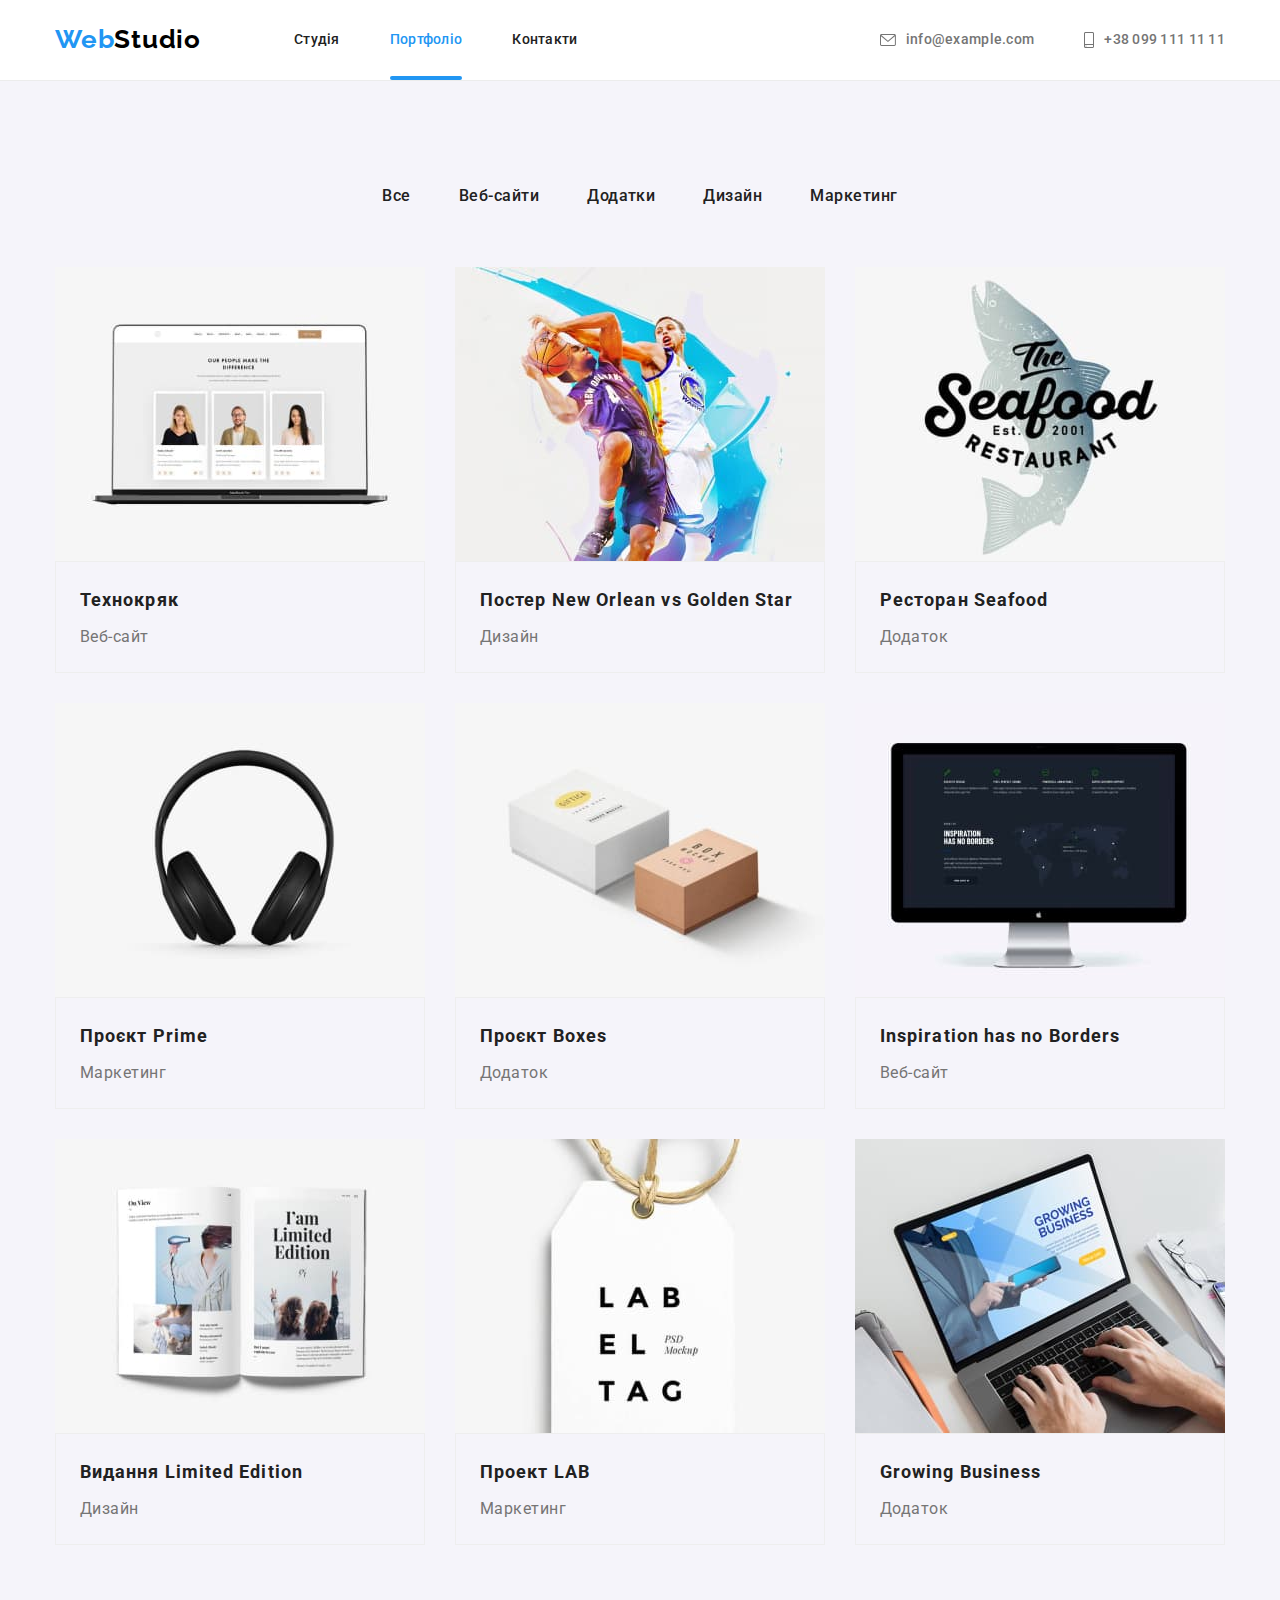
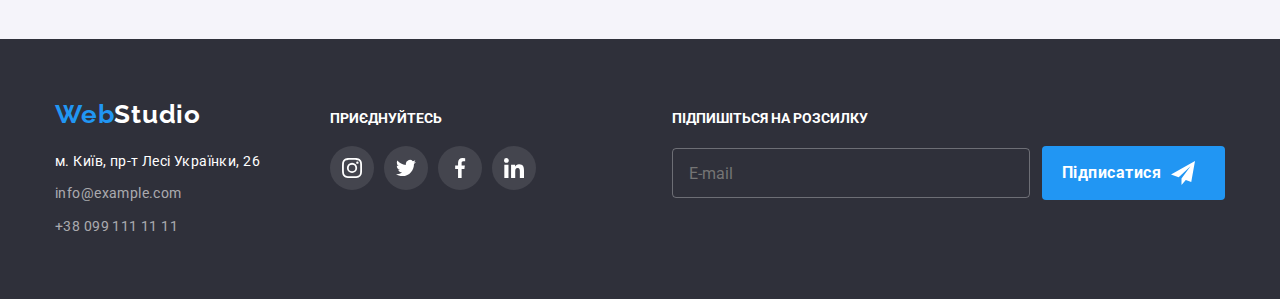
==== commit 8d808e13: "finish" ====
--- a/portfolio.html
+++ b/portfolio.html
@@ -66,138 +66,138 @@
 
 					<ul class="list portfolio__list">
 						<li class="portfolio__card">
-							<a href="" class="link project-link">
-								<div class="portfolio-thumb-card">
+							<a href="" class="link portfolio__link">
+								<div class="portfolio__thumb">
 									<img src="images/img1.jpg" alt="пример1" width="370" />
-									<p class="portfolio-thumb-text">
-										Ресурс пропонує комплексні пропозиції з різним рівнем функціоналу та сервісів. Все це дозволить
-										відвідувачу отримати вичерпні відомості про компанію чи приватну особу.
-									</p>
-								</div>
-								<div class="portfolio-examples-container">
-									<h2 class="portfolio-examples-title">Технокряк</h2>
-									<p class="portfolio-examples-text">Веб-сайт</p>
-								</div>
-							</a>
-						</li>
-						<li class="portfolio__card">
-							<a href="" class="link project-link">
+									<p class="portfolio__text">
+										Ресурс пропонує комплексні пропозиції з різним рівнем функціоналу та сервісів. Все це дозволить
+										відвідувачу отримати вичерпні відомості про компанію чи приватну особу.
+									</p>
+								</div>
+								<div class="portfolio__container">
+									<h2 class="portfolio__title">Технокряк</h2>
+									<p class="portfolio__description">Веб-сайт</p>
+								</div>
+							</a>
+						</li>
+						<li class="portfolio__card">
+							<a href="" class="link portfolio__link">
 								
-								<div class="portfolio-thumb-card">
+								<div class="portfolio__thumb">
 									<img src="images/img2.jpg" alt="пример2" width="370" />
-									<p class="portfolio-thumb-text">
-										Ресурс пропонує комплексні пропозиції з різним рівнем функціоналу та сервісів. Все це дозволить
-										відвідувачу отримати вичерпні відомості про компанію чи приватну особу.
-									</p>
-								</div>
-								<div class="portfolio-examples-container">
-									<h2 class="portfolio-examples-title">Постер New Orlean vs Golden Star</h2>
-									<p class="portfolio-examples-text">Дизайн</p>
-								</div>
-							</a>
-						</li>
-						<li class="portfolio__card">
-							<a href="" class="link project-link">
-								<div class="portfolio-thumb-card">
+									<p class="portfolio__text">
+										Ресурс пропонує комплексні пропозиції з різним рівнем функціоналу та сервісів. Все це дозволить
+										відвідувачу отримати вичерпні відомості про компанію чи приватну особу.
+									</p>
+								</div>
+								<div class="portfolio__container">
+									<h2 class="portfolio__title">Постер New Orlean vs Golden Star</h2>
+									<p class="portfolio__description">Дизайн</p>
+								</div>
+							</a>
+						</li>
+						<li class="portfolio__card">
+							<a href="" class="link portfolio__link">
+								<div class="portfolio__thumb">
 									<img src="images/img3.jpg" alt="пример3" width="370" />
-									<p class="portfolio-thumb-text">
-										Ресурс пропонує комплексні пропозиції з різним рівнем функціоналу та сервісів. Все це дозволить
-										відвідувачу отримати вичерпні відомості про компанію чи приватну особу.
-									</p>
-								</div>
-								<div class="portfolio-examples-container">
-									<h2 class="portfolio-examples-title">Ресторан Seafood</h2>
-									<p class="portfolio-examples-text">Додаток</p>
-								</div>
-							</a>
-						</li>
-						<li class="portfolio__card">
-							<a href="" class="link project-link">
-								<div class="portfolio-thumb-card">
+									<p class="portfolio__text">
+										Ресурс пропонує комплексні пропозиції з різним рівнем функціоналу та сервісів. Все це дозволить
+										відвідувачу отримати вичерпні відомості про компанію чи приватну особу.
+									</p>
+								</div>
+								<div class="portfolio__container">
+									<h2 class="portfolio__title">Ресторан Seafood</h2>
+									<p class="portfolio__description">Додаток</p>
+								</div>
+							</a>
+						</li>
+						<li class="portfolio__card">
+							<a href="" class="link portfolio__link">
+								<div class="portfolio__thumb">
 									<img src="images/img4.jpg" alt="пример4" width="370" />
-									<p class="portfolio-thumb-text">
-										Ресурс пропонує комплексні пропозиції з різним рівнем функціоналу та сервісів. Все це дозволить
-										відвідувачу отримати вичерпні відомості про компанію чи приватну особу.
-									</p>
-								</div>
-								<div class="portfolio-examples-container">
-									<h2 class="portfolio-examples-title">Проєкт Prime</h2>
-									<p class="portfolio-examples-text">Маркетинг</p>
-								</div>
-							</a>
-						</li>
-						<li class="portfolio__card">
-							<a href="" class="link project-link">
-								<div class="portfolio-thumb-card">
+									<p class="portfolio__text">
+										Ресурс пропонує комплексні пропозиції з різним рівнем функціоналу та сервісів. Все це дозволить
+										відвідувачу отримати вичерпні відомості про компанію чи приватну особу.
+									</p>
+								</div>
+								<div class="portfolio__container">
+									<h2 class="portfolio__title">Проєкт Prime</h2>
+									<p class="portfolio__description">Маркетинг</p>
+								</div>
+							</a>
+						</li>
+						<li class="portfolio__card">
+							<a href="" class="link portfolio__link">
+								<div class="portfolio__thumb">
 									<img src="images/img5.jpg" alt="пример5" width="370" />
-									<p class="portfolio-thumb-text">
-										Ресурс пропонує комплексні пропозиції з різним рівнем функціоналу та сервісів. Все це дозволить
-										відвідувачу отримати вичерпні відомості про компанію чи приватну особу.
-									</p>
-								</div>
-								<div class="portfolio-examples-container">
-									<h2 class="portfolio-examples-title">Проєкт Boxes</h2>
-									<p class="portfolio-examples-text">Додаток</p>
-								</div>
-							</a>
-						</li>
-						<li class="portfolio__card">
-							<a href="" class="link project-link">
-								<div class="portfolio-thumb-card">
+									<p class="portfolio__text">
+										Ресурс пропонує комплексні пропозиції з різним рівнем функціоналу та сервісів. Все це дозволить
+										відвідувачу отримати вичерпні відомості про компанію чи приватну особу.
+									</p>
+								</div>
+								<div class="portfolio__container">
+									<h2 class="portfolio__title">Проєкт Boxes</h2>
+									<p class="portfolio__description">Додаток</p>
+								</div>
+							</a>
+						</li>
+						<li class="portfolio__card">
+							<a href="" class="link portfolio__link">
+								<div class="portfolio__thumb">
 									<img src="images/img6.jpg" alt="пример6" width="370" />
-									<p class="portfolio-thumb-text">
-										Ресурс пропонує комплексні пропозиції з різним рівнем функціоналу та сервісів. Все це дозволить
-										відвідувачу отримати вичерпні відомості про компанію чи приватну особу.
-									</p>
-								</div>
-								<div class="portfolio-examples-container">
-									<h2 class="portfolio-examples-title">Inspiration has no Borders</h2>
-									<p class="portfolio-examples-text">Веб-сайт</p>
-								</div>
-							</a>
-						</li>
-						<li class="portfolio__card">
-							<a href="" class="link project-link">
-								<div class="portfolio-thumb-card">
+									<p class="portfolio__text">
+										Ресурс пропонує комплексні пропозиції з різним рівнем функціоналу та сервісів. Все це дозволить
+										відвідувачу отримати вичерпні відомості про компанію чи приватну особу.
+									</p>
+								</div>
+								<div class="portfolio__container">
+									<h2 class="portfolio__title">Inspiration has no Borders</h2>
+									<p class="portfolio__description">Веб-сайт</p>
+								</div>
+							</a>
+						</li>
+						<li class="portfolio__card">
+							<a href="" class="link portfolio__link">
+								<div class="portfolio__thumb">
 									<img src="images/img7.jpg" alt="пример7" width="370" />
-									<p class="portfolio-thumb-text">
-										Ресурс пропонує комплексні пропозиції з різним рівнем функціоналу та сервісів. Все це дозволить
-										відвідувачу отримати вичерпні відомості про компанію чи приватну особу.
-									</p>
-								</div>
-								<div class="portfolio-examples-container">
-									<h2 class="portfolio-examples-title">Видання Limited Edition</h2>
-									<p class="portfolio-examples-text">Дизайн</p>
-								</div>
-							</a>
-						</li>
-						<li class="portfolio__card">
-							<a href="" class="link project-link">
-								<div class="portfolio-thumb-card">
+									<p class="portfolio__text">
+										Ресурс пропонує комплексні пропозиції з різним рівнем функціоналу та сервісів. Все це дозволить
+										відвідувачу отримати вичерпні відомості про компанію чи приватну особу.
+									</p>
+								</div>
+								<div class="portfolio__container">
+									<h2 class="portfolio__title">Видання Limited Edition</h2>
+									<p class="portfolio__description">Дизайн</p>
+								</div>
+							</a>
+						</li>
+						<li class="portfolio__card">
+							<a href="" class="link portfolio__link">
+								<div class="portfolio__thumb">
 									<img src="images/img8.jpg" alt="пример8" width="370" />
-									<p class="portfolio-thumb-text">
-										Ресурс пропонує комплексні пропозиції з різним рівнем функціоналу та сервісів. Все це дозволить
-										відвідувачу отримати вичерпні відомості про компанію чи приватну особу.
-									</p>
-								</div>
-								<div class="portfolio-examples-container">
-									<h2 class="portfolio-examples-title">Проект LAB</h2>
-									<p class="portfolio-examples-text">Маркетинг</p>
-								</div>
-							</a>
-						</li>
-						<li class="portfolio__card">
-							<a href="" class="link project-link">
-								<div class="portfolio-thumb-card">
+									<p class="portfolio__text">
+										Ресурс пропонує комплексні пропозиції з різним рівнем функціоналу та сервісів. Все це дозволить
+										відвідувачу отримати вичерпні відомості про компанію чи приватну особу.
+									</p>
+								</div>
+								<div class="portfolio__container">
+									<h2 class="portfolio__title">Проект LAB</h2>
+									<p class="portfolio__description">Маркетинг</p>
+								</div>
+							</a>
+						</li>
+						<li class="portfolio__card">
+							<a href="" class="link portfolio__link">
+								<div class="portfolio__thumb">
 									<img src="images/img9.jpg" alt="пример9" width="370" />
-									<p class="portfolio-thumb-text">
-										Ресурс пропонує комплексні пропозиції з різним рівнем функціоналу та сервісів. Все це дозволить
-										відвідувачу отримати вичерпні відомості про компанію чи приватну особу.
-									</p>
-								</div>
-								<div class="portfolio-examples-container">
-									<h2 class="portfolio-examples-title">Growing Business</h2>
-									<p class="portfolio-examples-text">Додаток</p>
+									<p class="portfolio__text">
+										Ресурс пропонує комплексні пропозиції з різним рівнем функціоналу та сервісів. Все це дозволить
+										відвідувачу отримати вичерпні відомості про компанію чи приватну особу.
+									</p>
+								</div>
+								<div class="portfolio__container">
+									<h2 class="portfolio__title">Growing Business</h2>
+									<p class="portfolio__description">Додаток</p>
 								</div>
 							</a>
 						</li>
--- a/css/main.min.css
+++ b/css/main.min.css
@@ -1 +1 @@
-body{font-family:"roboto",sans-serif;color:var(--primary-text-color)}.link{text-decoration:none}.list{list-style:none}ul,p,h1,h2,h3,h4,h5,h6{margin:0;padding:0px}:root{--primary-text-color: #757575;--primary-title-color: #212121;--accent-color: #2196f3}.visually__hidden{position:absolute;width:1px;height:1px;margin:-1px;border:0;padding:0;white-space:nowrap;clip-path:inset(100%);clip:rect(0 0 0 0);overflow:hidden}.header{border-bottom:1px solid #ececec}.logo{font-family:"Raleway",sans-serif;font-size:26px;line-height:1.2;font-weight:700;letter-spacing:.03em}.header__logo{color:var(--accent-color)}.header__logo--part{color:#000}.navigation{color:var(--primary-title-color);font-size:14px;line-height:1.14;font-weight:500;letter-spacing:.02em}.header__navigation{margin-left:93px}.navigation__list{display:flex}.navigation__item{margin-right:50px}.navigation__item:last-child{margin-right:0px}.header__container{display:flex;align-items:center;padding-top:24px;padding-bottom:25px}.header__connect{display:flex;margin-left:auto}.header__connect--tel{margin-left:50px}.navigation__link{color:var(--primary-title-color);font-size:14px;line-height:1.14;font-weight:500;letter-spacing:.02em;transition-property:color;transition-duration:250ms;transition-timing-function:cubic-bezier(0.4, 0, 0.2, 1);padding-top:32px;padding-bottom:32px}.navigation__link:hover,.navigation__link:focus{color:var(--accent-color)}.current{color:var(--accent-color);position:relative}.current::after{position:absolute;display:block;content:"";background-color:var(--accent-color);width:100%;height:4px;border-radius:2px;left:0;bottom:-1px}.current::after{content:"";background-color:var(--accent-color)}.connect__mail,.connect__tel{display:flex;align-items:center;color:var(--primary-text-color);font-size:14px;line-height:1.14;font-weight:500;letter-spacing:.02em;transition-property:color;transition-duration:250ms;transition-timing-function:cubic-bezier(0.4, 0, 0.2, 1)}.connect__mail .header-tel:hover,.connect__mail:focus,.connect__mail:hover,.connect__tel .header-tel:hover,.connect__tel:focus,.connect__tel:hover{color:var(--accent-color)}.connect__icon--mail{fill:#757575;width:16px;height:12px;background-color:#fff;margin-right:10px;transition-property:fill;transition-duration:250ms;transition-timing-function:cubic-bezier(0.4, 0, 0.2, 1)}.header-mail:hover .connect__icon--mail,.header-mail:focus .connect__icon--mail{fill:#2196f3}.connect__icon--tel{fill:#757575;width:10px;height:16px;background-color:#fff;margin-right:10px;transition-property:fill;transition-duration:250ms;transition-timing-function:cubic-bezier(0.4, 0, 0.2, 1)}.header-tel:hover .connect__icon--tel,.header-tel:focus .connect__icon--tel{fill:#2196f3}.section{padding:94px 0px}.bunner{max-width:1600px;height:600px;margin-left:auto;margin-right:auto;background-image:linear-gradient(rgba(47, 48, 58, 0.4), rgba(47, 48, 58, 0.4)),url(../images/hero.jpg);background-repeat:no-repeat;background-position:center;background-size:cover;background-color:#2f303a;padding-top:200px;padding-bottom:200px}.bunner__title{margin-left:auto;margin-right:auto;max-width:696px;font-size:44px;line-height:1.36;font-weight:900;letter-spacing:.06em;text-align:center;text-transform:uppercase;color:#fff}.advantage__list{display:flex;padding:0px 0px}.advantage__item{margin-right:30px;width:270px}.advantage__item:last-child{margin-right:0px}.advantage__title{color:var(--primary-title-color);font-size:14px;line-height:1.14;font-weight:700;letter-spacing:.03em;text-transform:uppercase}.advantage__logo{display:flex;align-items:center;justify-content:center;width:270px;height:120px;background-color:#f5f4fa;margin-bottom:30px}.advantage__icon{fill:#212121}.advantage__position{margin-bottom:10px}.advantage__text{color:var(--primary-text-color);font-size:14px;line-height:1.7;letter-spacing:.03em}.services__section{padding-top:0px}.services{color:var(--primary-title-color);font-size:36px;line-height:1.16;font-weight:700;letter-spacing:.03em;text-align:center}.services__title{margin-bottom:50px}img{display:block;max-width:100%;height:auto}.services__thumb{position:relative}.services__list{display:flex;padding-left:0px}.services__item{margin-right:30px}.services__item:last-child{margin-right:0px}.services__text{position:absolute;display:flex;align-items:center;justify-content:center;bottom:0;color:#fff;width:100%;height:70px;font-size:14px;line-height:1.4;font-weight:700;background-color:rgba(47,48,58,.8)}.footer{background-color:#2f303a}.footer__position{padding-top:60px;padding-bottom:60px}.footer__container{display:flex;align-items:baseline}.footer__logo{font-family:"Raleway",sans-serif;font-size:26px;line-height:1.2;font-weight:700;letter-spacing:.03em;color:var(--accent-color)}.footer__logo-box{display:block;margin-bottom:20px}.footer__contacts{margin-bottom:9px}.footer__contacts:last-child{margin-bottom:0px}.footer__logo-part{color:#fff}.footer__location{font-style:normal;font-size:14px;line-height:1.7;letter-spacing:.03em;color:#fff}.footer__mail,.footer__tel{font-style:normal;font-size:14px;line-height:1.7;letter-spacing:.03em;color:rgba(255,255,255,.6)}.footer__title{margin-bottom:20px;display:block;font-style:normal;font-size:14px;font-weight:700;color:#fff}.footer__link{display:flex;align-items:center;justify-content:center;width:44px;height:44px;border-radius:50%;background-color:rgba(255,255,255,.1);transition-property:background-color;transition-duration:250ms;transition-timing-function:cubic-bezier(0.4, 0, 0.2, 1)}.footer__link:hover,.footer__link:focus{background-color:#2196f3}.footer__icon{fill:#fff;transition-property:fill;transition-duration:250ms;transition-timing-function:cubic-bezier(0.4, 0, 0.2, 1)}.footer__soc-list{display:flex;gap:10px}.footer__soc{margin-left:70px}.backdrop{position:fixed;top:0;left:0;width:100%;height:100%;border-radius:4px;background-color:rgba(0,0,0,.2);transition-property:opacity;transition-duration:500ms;transition-timing-function:cubic-bezier(0.4, 0, 0.2, 1)}.backdrop.is-hidden{opacity:0;pointer-events:none}.modal{position:absolute;top:50%;left:50%;transform:translate(-50%, -50%);width:528px;height:581px;background-color:#fff;padding:40px}.modal-close{position:absolute;display:flex;justify-content:center;align-items:center;width:30px;height:30px;border:1px solid rgba(0,0,0,.1);border-radius:50%;background-color:#fff;margin:0px;right:8px;top:8px}.modal-title{text-align:center;font-size:20px;color:#212121;font-weight:700;line-height:1.17;margin-bottom:12px}.modal-close:hover,.modal-close:focus{cursor:pointer}.modal-close:hover .modal-close-icon,.modal-close:focus .modal-close-icon{fill:var(--accent-color)}.input-icon{position:absolute;left:15px;top:50%;transform:translateY(-50%);transition-property:fill;transition-duration:250ms;transition-timing-function:cubic-bezier(0.4, 0, 0.2, 1)}.input-wrap{position:relative}.modal-input{width:100%;height:40px;border:1px solid rgba(33,33,33,.2);border-radius:4px;padding-left:42px;color:#000;outline:none;transition-property:border-color;transition-duration:250ms;transition-timing-function:cubic-bezier(0.4, 0, 0.2, 1)}.modal-input:hover,.modal-input:focus,.modal-text:hover,.modal-text:focus{cursor:pointer;border-color:#2196f3}.modal-input:hover+.input-icon,.modal-input:focus+.input-icon{fill:#2196f3}.modal-field{margin-bottom:10px}.modal-text-field{margin-bottom:0px}.modal-text{width:448px;height:120px;border:1px solid rgba(33,33,33,.2);outline:none;resize:none;padding:12px}.form-text{display:block;font-size:12px;font-weight:400px;line-height:1.16;color:#757575;margin-bottom:4px}.policy{margin-top:20px;margin-bottom:30px}.policy-agreement{color:#2196f3;margin-left:5px}.policy-agreement:hover,.policy-agreement:hover{cursor:pointer}.policy-text{display:flex;align-items:center;justify-content:center;font-size:14px;font-weight:400px;line-height:1.71;color:#757575}.policy-text span{display:flex;align-items:center;justify-content:center;font-size:14px;font-weight:400px;line-height:1.71;color:#757575;border-radius:2px;margin-right:9px;border:1px solid #212121}.check-icon{fill:rgba(0,0,0,0)}.modal-check:checked+.policy-text span{background-color:var(--accent-color);border:none}.modal-check:focus+.policy-text span{border-color:#2196f3}.modal-check:checked+.policy-text .check-icon{fill:#fff;opacity:1}.modal-button{display:block;box-sizing:border-box;align-items:center;text-align:center;padding:10px 52px;margin-left:auto;margin-right:auto;border-radius:4px;border-color:rgba(0,0,0,0);font-family:inherit;color:#fff;background-color:var(--accent-color);font-weight:700px;font-size:16px;line-height:1.87;letter-spacing:.06em;transition-property:box-shadow;transition-duration:250ms;transition-timing-function:cubic-bezier(0.4, 0, 0.2, 1)}.modal-button:hover,.modal-button:focus{cursor:pointer;box-shadow:0px 1px 1px rgba(0,0,0,.12),0px 4px 4px rgba(0,0,0,.06),1px 4px 6px rgba(0,0,0,.16)}.section{background-color:#f5f4fa}.team__title{color:var(--primary-title-color);font-size:36px;line-height:1.16;font-weight:700;letter-spacing:.03em;text-align:center}.team__place{margin-bottom:50px}.team__list{display:flex}.team__item{margin-right:30px;background-color:#fff;box-shadow:0px 1px 1px rgba(0,0,0,.12),0px 4px 4px rgba(0,0,0,.06),1px 4px 6px rgba(0,0,0,.16);border-radius:0px 0px 4px 4px}.team__item:last-child{margin-right:0px}.team__member{color:var(--primary-title-color);font-size:16px;line-height:1.18;font-weight:500;letter-spacing:.03em;text-align:center;margin-bottom:10px}.team__text{font-size:16px;line-height:1.8;letter-spacing:.03em;color:var(--primary-text-color);text-align:center;margin-bottom:16px}.team__container{padding-top:30px;padding-bottom:30px}.team__soc{display:flex;justify-content:center;gap:10px}.team__link{display:flex;align-items:center;justify-content:center;width:44px;height:44px;border-radius:50%;background-color:#fff;transition:background-color 250ms cubic-bezier(0.4, 0, 0.2, 1)}.team__link:hover,.team__link:focus{background-color:#2196f3}.team__icon{fill:#afb1b8;transition-property:fill;transition-duration:250ms;transition-timing-function:cubic-bezier(0.4, 0, 0.2, 1)}.team-soc-link:hover .team__icon,.team-soc-link:focus .team__icon{fill:#fff}.clients__title{color:var(--primary-title-color);font-size:36px;line-height:1.16;font-weight:700;letter-spacing:.03em;text-align:center}.clients__place{margin-bottom:50px}.clients__list{display:flex;align-items:center;justify-content:center}.clients__item{margin-right:30px}.clients__item:last-child{margin-right:0px}.clients__icon{fill:#afb1b8;transition-property:fill;transition-duration:250ms;transition-timing-function:cubic-bezier(0.4, 0, 0.2, 1)}.clients__link:hover .clients__icon,.clients__link:focus .clients__icon{fill:#2196f3}.clients__link{border:1px solid #afb1b8;width:170px;height:92px;display:flex;align-items:center;justify-content:center;border-radius:4px;transition-property:border-color;transition-duration:250ms;transition-timing-function:cubic-bezier(0.4, 0, 0.2, 1)}.clients__link:hover,.clients__link:focus{border-color:#2196f3}.portfolio-list{display:flex;flex-wrap:wrap}.portfolio-thumb-text{position:absolute;top:0;left:0;color:#fff;font-size:18px;line-height:1.55;font-weight:400;background-color:rgba(33,150,243,.9);height:100%;padding:63px 24px;transform:translateY(100%);transition-property:transform;transition-duration:250ms;transition-timing-function:cubic-bezier(0.4, 0, 0.2, 1)}.portfolio-thumb-card{position:relative;overflow:hidden}.portfolio-element{width:370px;margin-right:30px;margin-bottom:30px}.project-link:hover .portfolio-thumb-text{transform:translateY(0)}.project-link:focus .portfolio-thumb-text{transform:translateY(0)}.portfolio-element:nth-last-child(-n+3){margin-bottom:0px}.portfolio-element:nth-child(3n){margin-right:0px}.project-link{display:block;transition-property:box-shadow;transition-duration:250ms;transition-timing-function:cubic-bezier(0.4, 0, 0.2, 1)}.project-link:hover,.project-link:focus{box-shadow:0px 1px 1px rgba(0,0,0,.12),0px 4px 4px rgba(0,0,0,.06),1px 4px 6px rgba(0,0,0,.16)}.portfolio-examples-title{margin-bottom:4px;color:var(--primary-title-color);font-size:18px;line-height:2;font-weight:700;letter-spacing:.06em}.portfolio-examples-text{color:var(--primary-text-color);font-size:16px;line-height:1.87;letter-spacing:.03em}.portfolio-examples-container{padding:20px 24px 20px 24px;border:1px solid #eee}.btn{font-size:16px;line-height:1.87;font-weight:696;letter-spacing:.06em;display:block;box-sizing:border-box;padding:10px 32px;margin:30px auto 0;border-radius:4px;border-color:rgba(0,0,0,0);font-family:inherit;color:#fff;background-color:var(--accent-color);align-items:center;text-align:center}.btn:hover,.btn:focus{cursor:pointer}.modal-button{font-size:16px;line-height:1.87;font-weight:700;letter-spacing:.06em;display:block;box-sizing:border-box;align-items:center;text-align:center;padding:10px 52px;margin-left:auto;margin-right:auto;border-radius:4px;border-color:rgba(0,0,0,0);font-family:inherit;color:#fff;background-color:var(--accent-color);transition-property:box-shadow;transition-duration:250ms;transition-timing-function:cubic-bezier(0.4, 0, 0.2, 1)}.modal-button:hover,.modal-button:focus{cursor:pointer;box-shadow:0px 1px 1px rgba(0,0,0,.12),0px 4px 4px rgba(0,0,0,.06),1px 4px 6px rgba(0,0,0,.16)}.online-btn{display:flex;align-items:center;justify-content:center;font-size:16px;line-height:1.87;font-weight:700;letter-spacing:.03em;border-radius:4px;border-color:rgba(0,0,0,0);padding:10px 28px 10px 18px;margin-left:12px;font-family:inherit;background-color:var(--accent-color);color:#fff;text-align:center;transition-property:background-color,box-shadow,color;transition-duration:250ms;transition-timing-function:cubic-bezier(0.4, 0, 0.2, 1)}.online-btn:hover,.online-btn:focus{cursor:pointer}.btn-icon{fill:#fff;margin-left:10px}.portfolio-btn-main{display:flex;margin-bottom:50px;justify-content:center}.portfolio-btn{font-size:16px;line-height:1.6;font-weight:500;letter-spacing:.03em;border-radius:4px;border-color:rgba(0,0,0,0);padding:6px 22px 6px 22px;font-family:inherit;color:var(--primary-title-color);background-color:#f5f4fa;text-align:center;transition-property:background-color,box-shadow,color;transition-duration:250ms;transition-timing-function:cubic-bezier(0.4, 0, 0.2, 1)}.portfolio-btn:hover,.portfolio-btn:focus{color:#fff;cursor:pointer;background-color:var(--accent-color);display:block;box-shadow:0px 1px 1px rgba(0,0,0,.12),0px 4px 4px rgba(0,0,0,.06),1px 4px 6px rgba(0,0,0,.16)}.portfolio-btn-list{margin-right:8px}.portfolio-btn-list:last-child{margin-right:0px}.online-input{width:358px;height:50px;border:1px solid rgba(255,255,255,.3);border-radius:4px;background-color:rgba(0,0,0,0);padding-left:16px;color:#fff}.online-input::placeholder{width:358px;height:50px}.online-input:hover,.online-input:focus{border-color:var(--accent-color)}.online-input:hover::placeholder,.online-input:focus::placeholder{color:#fff}.footer-form{margin-left:auto}.online-form{display:flex;align-items:center;justify-content:center}.footer-form-title{font-size:14px;line-height:1.14;font-weight:700;color:#fff;margin-bottom:20px}.container{width:1200px;margin-left:auto;margin-right:auto;padding-left:15px;padding-right:15px}/*# sourceMappingURL=main.min.css.map */+body{font-family:"roboto",sans-serif;color:var(--primary-text-color)}.link{text-decoration:none}.list{list-style:none}ul,p,h1,h2,h3,h4,h5,h6{margin:0;padding:0px}:root{--primary-text-color: #757575;--primary-title-color: #212121;--accent-color: #2196f3}.visually__hidden{position:absolute;width:1px;height:1px;margin:-1px;border:0;padding:0;white-space:nowrap;clip-path:inset(100%);clip:rect(0 0 0 0);overflow:hidden}.header{border-bottom:1px solid #ececec}.logo{font-family:"Raleway",sans-serif;font-size:26px;line-height:1.2;font-weight:700;letter-spacing:.03em}.header__logo{color:var(--accent-color)}.header__logo--part{color:#000}.navigation{color:var(--primary-title-color);font-size:14px;line-height:1.14;font-weight:500;letter-spacing:.02em}.header__navigation{margin-left:93px}.navigation__list{display:flex}.navigation__item{margin-right:50px}.navigation__item:last-child{margin-right:0px}.header__container{display:flex;align-items:center;padding-top:24px;padding-bottom:25px}.header__connect{display:flex;margin-left:auto}.header__connect--tel{margin-left:50px}.navigation__link{color:var(--primary-title-color);font-size:14px;line-height:1.14;font-weight:500;letter-spacing:.02em;transition-property:color;transition-duration:250ms;transition-timing-function:cubic-bezier(0.4, 0, 0.2, 1);padding-top:32px;padding-bottom:32px}.navigation__link:hover,.navigation__link:focus{color:var(--accent-color)}.current{color:var(--accent-color);position:relative}.current::after{position:absolute;display:block;content:"";background-color:var(--accent-color);width:100%;height:4px;border-radius:2px;left:0;bottom:-1px}.current::after{content:"";background-color:var(--accent-color)}.connect__mail,.connect__tel{display:flex;align-items:center;color:var(--primary-text-color);font-size:14px;line-height:1.14;font-weight:500;letter-spacing:.02em;transition-property:color;transition-duration:250ms;transition-timing-function:cubic-bezier(0.4, 0, 0.2, 1)}.connect__mail .header-tel:hover,.connect__mail:focus,.connect__mail:hover,.connect__tel .header-tel:hover,.connect__tel:focus,.connect__tel:hover{color:var(--accent-color)}.connect__icon--mail{fill:#757575;width:16px;height:12px;background-color:#fff;margin-right:10px;transition-property:fill;transition-duration:250ms;transition-timing-function:cubic-bezier(0.4, 0, 0.2, 1)}.header-mail:hover .connect__icon--mail,.header-mail:focus .connect__icon--mail{fill:#2196f3}.connect__icon--tel{fill:#757575;width:10px;height:16px;background-color:#fff;margin-right:10px;transition-property:fill;transition-duration:250ms;transition-timing-function:cubic-bezier(0.4, 0, 0.2, 1)}.header-tel:hover .connect__icon--tel,.header-tel:focus .connect__icon--tel{fill:#2196f3}.section{padding:94px 0px}.bunner{max-width:1600px;height:600px;margin-left:auto;margin-right:auto;background-image:linear-gradient(rgba(47, 48, 58, 0.4), rgba(47, 48, 58, 0.4)),url(../images/hero.jpg);background-repeat:no-repeat;background-position:center;background-size:cover;background-color:#2f303a;padding-top:200px;padding-bottom:200px}.bunner__title{margin-left:auto;margin-right:auto;max-width:696px;font-size:44px;line-height:1.36;font-weight:900;letter-spacing:.06em;text-align:center;text-transform:uppercase;color:#fff}.advantage__list{display:flex;padding:0px 0px}.advantage__item{margin-right:30px;width:270px}.advantage__item:last-child{margin-right:0px}.advantage__title{color:var(--primary-title-color);font-size:14px;line-height:1.14;font-weight:700;letter-spacing:.03em;text-transform:uppercase}.advantage__logo{display:flex;align-items:center;justify-content:center;width:270px;height:120px;background-color:#f5f4fa;margin-bottom:30px}.advantage__icon{fill:#212121}.advantage__position{margin-bottom:10px}.advantage__text{color:var(--primary-text-color);font-size:14px;line-height:1.7;letter-spacing:.03em}.services__section{padding-top:0px}.services{color:var(--primary-title-color);font-size:36px;line-height:1.16;font-weight:700;letter-spacing:.03em;text-align:center}.services__title{margin-bottom:50px}img{display:block;max-width:100%;height:auto}.services__thumb{position:relative}.services__list{display:flex;padding-left:0px}.services__item{margin-right:30px}.services__item:last-child{margin-right:0px}.services__text{position:absolute;display:flex;align-items:center;justify-content:center;bottom:0;color:#fff;width:100%;height:70px;font-size:14px;line-height:1.4;font-weight:700;background-color:rgba(47,48,58,.8)}.footer{background-color:#2f303a}.footer__position{padding-top:60px;padding-bottom:60px}.footer__container{display:flex;align-items:baseline}.footer__logo{font-family:"Raleway",sans-serif;font-size:26px;line-height:1.2;font-weight:700;letter-spacing:.03em;color:var(--accent-color)}.footer__logo-box{display:block;margin-bottom:20px}.footer__contacts{margin-bottom:9px}.footer__contacts:last-child{margin-bottom:0px}.footer__logo-part{color:#fff}.footer__location{font-style:normal;font-size:14px;line-height:1.7;letter-spacing:.03em;color:#fff}.footer__mail,.footer__tel{font-style:normal;font-size:14px;line-height:1.7;letter-spacing:.03em;color:rgba(255,255,255,.6)}.footer__title{margin-bottom:20px;display:block;font-style:normal;font-size:14px;font-weight:700;color:#fff}.footer__link{display:flex;align-items:center;justify-content:center;width:44px;height:44px;border-radius:50%;background-color:rgba(255,255,255,.1);transition-property:background-color;transition-duration:250ms;transition-timing-function:cubic-bezier(0.4, 0, 0.2, 1)}.footer__link:hover,.footer__link:focus{background-color:#2196f3}.footer__icon{fill:#fff;transition-property:fill;transition-duration:250ms;transition-timing-function:cubic-bezier(0.4, 0, 0.2, 1)}.footer__soc-list{display:flex;gap:10px}.footer__soc{margin-left:70px}.backdrop{position:fixed;top:0;left:0;width:100%;height:100%;border-radius:4px;background-color:rgba(0,0,0,.2);transition-property:opacity;transition-duration:500ms;transition-timing-function:cubic-bezier(0.4, 0, 0.2, 1)}.backdrop.is-hidden{opacity:0;pointer-events:none}.modal{position:absolute;top:50%;left:50%;transform:translate(-50%, -50%);width:528px;height:581px;background-color:#fff;padding:40px}.modal__close{position:absolute;display:flex;justify-content:center;align-items:center;width:30px;height:30px;border:1px solid rgba(0,0,0,.1);border-radius:50%;background-color:#fff;margin:0px;right:8px;top:8px}.modal__close:hover,.modal__close:focus{cursor:pointer}.modal__title{text-align:center;font-size:20px;color:#212121;font-weight:700;line-height:1.17;margin-bottom:12px}.modal__close:hover .modal__close-icon,.modal__close:focus .modal__close-icon{fill:var(--accent-color)}.modal__icon-input{position:absolute;left:15px;top:50%;transform:translateY(-50%);transition-property:fill;transition-duration:250ms;transition-timing-function:cubic-bezier(0.4, 0, 0.2, 1)}.modal__wrap{position:relative}.modal__input{width:100%;height:40px;border:1px solid rgba(33,33,33,.2);border-radius:4px;padding-left:42px;color:#000;outline:none;transition-property:border-color;transition-duration:250ms;transition-timing-function:cubic-bezier(0.4, 0, 0.2, 1)}.modal__input:hover,.modal__input:focus{cursor:pointer;border-color:#2196f3}.modal__input:hover+.modal__icon-input,.modal__input:focus+.modal__icon-input{fill:#2196f3}.modal__field{margin-bottom:10px}.modal__field-text{margin-bottom:0px}.modal__text{width:448px;height:120px;border:1px solid rgba(33,33,33,.2);outline:none;resize:none;padding:12px}.modal__text:hover,.modal__text:focus{cursor:pointer;border-color:#2196f3}.modal__text-form{display:block;font-size:12px;font-weight:400px;line-height:1.16;color:#757575;margin-bottom:4px}.policy{margin-top:20px;margin-bottom:30px}.policy__agreement{color:#2196f3;margin-left:5px}.policy__agreement:hover,.policy__agreement:hover{cursor:pointer}.policy__text{display:flex;align-items:center;justify-content:center;font-size:14px;font-weight:400px;line-height:1.71;color:#757575}.policy__text span{display:flex;align-items:center;justify-content:center;font-size:14px;font-weight:400px;line-height:1.71;color:#757575;border-radius:2px;margin-right:9px;border:1px solid #212121}.check-icon{fill:rgba(0,0,0,0)}.modal-check:checked+.policy-text span{background-color:var(--accent-color);border:none}.modal-check:focus+.policy-text span{border-color:#2196f3}.modal-check:checked+.policy-text .check-icon{fill:#fff;opacity:1}.section{background-color:#f5f4fa}.team__title{color:var(--primary-title-color);font-size:36px;line-height:1.16;font-weight:700;letter-spacing:.03em;text-align:center}.team__place{margin-bottom:50px}.team__list{display:flex}.team__item{margin-right:30px;background-color:#fff;box-shadow:0px 1px 1px rgba(0,0,0,.12),0px 4px 4px rgba(0,0,0,.06),1px 4px 6px rgba(0,0,0,.16);border-radius:0px 0px 4px 4px}.team__item:last-child{margin-right:0px}.team__member{color:var(--primary-title-color);font-size:16px;line-height:1.18;font-weight:500;letter-spacing:.03em;text-align:center;margin-bottom:10px}.team__text{font-size:16px;line-height:1.8;letter-spacing:.03em;color:var(--primary-text-color);text-align:center;margin-bottom:16px}.team__container{padding-top:30px;padding-bottom:30px}.team__soc{display:flex;justify-content:center;gap:10px}.team__link{display:flex;align-items:center;justify-content:center;width:44px;height:44px;border-radius:50%;background-color:#fff;transition:background-color 250ms cubic-bezier(0.4, 0, 0.2, 1)}.team__link:hover,.team__link:focus{background-color:#2196f3}.team__icon{fill:#afb1b8;transition-property:fill;transition-duration:250ms;transition-timing-function:cubic-bezier(0.4, 0, 0.2, 1)}.team-soc-link:hover .team__icon,.team-soc-link:focus .team__icon{fill:#fff}.clients__title{color:var(--primary-title-color);font-size:36px;line-height:1.16;font-weight:700;letter-spacing:.03em;text-align:center}.clients__place{margin-bottom:50px}.clients__list{display:flex;align-items:center;justify-content:center}.clients__item{margin-right:30px}.clients__item:last-child{margin-right:0px}.clients__icon{fill:#afb1b8;transition-property:fill;transition-duration:250ms;transition-timing-function:cubic-bezier(0.4, 0, 0.2, 1)}.clients__link:hover .clients__icon,.clients__link:focus .clients__icon{fill:#2196f3}.clients__link{border:1px solid #afb1b8;width:170px;height:92px;display:flex;align-items:center;justify-content:center;border-radius:4px;transition-property:border-color;transition-duration:250ms;transition-timing-function:cubic-bezier(0.4, 0, 0.2, 1)}.clients__link:hover,.clients__link:focus{border-color:#2196f3}.buttons__list{display:flex;margin-bottom:50px;justify-content:center}.buttons__item{margin-right:8px}.buttons__item:last-child{margin-right:0px}.portfolio__list{display:flex;flex-wrap:wrap}.portfolio__text{position:absolute;top:0;left:0;color:#fff;font-weight:400;font-size:18px;line-height:1.55;background-color:rgba(33,150,243,.9);height:100%;padding:63px 24px;transform:translateY(100%);transition-property:transform;transition-duration:250ms;transition-timing-function:cubic-bezier(0.4, 0, 0.2, 1)}.portfolio__thumb{position:relative;overflow:hidden}.portfolio__card{width:370px;margin-right:30px;margin-bottom:30px}.project__link:hover .portfolio__text{transform:translateY(0)}.project__link:focus .portfolio__text{transform:translateY(0)}.portfolio__card:nth-last-child(-n+3){margin-bottom:0px}.portfolio__card:nth-child(3n){margin-right:0px}.portfolio__link{display:block;transition-property:box-shadow;transition-duration:250ms;transition-timing-function:cubic-bezier(0.4, 0, 0.2, 1)}.portfolio__link:hover,.portfolio__link:focus{box-shadow:0px 1px 1px rgba(0,0,0,.12),0px 4px 4px rgba(0,0,0,.06),1px 4px 6px rgba(0,0,0,.16)}.portfolio__title{margin-bottom:4px;color:var(--primary-title-color);font-size:18px;line-height:2;font-weight:n700;letter-spacing:.06em}.portfolio__description{color:var(--primary-text-color);font-size:16px;line-height:1.87;letter-spacing:.03em}.portfolio__container{padding:20px 24px 20px 24px;border:1px solid #eee}.btn{font-size:16px;line-height:1.87;font-weight:696;letter-spacing:.06em;display:block;box-sizing:border-box;padding:10px 32px;margin:30px auto 0;border-radius:4px;border-color:rgba(0,0,0,0);font-family:inherit;color:#fff;background-color:var(--accent-color);align-items:center;text-align:center}.btn:hover,.btn:focus{cursor:pointer}.modal__btn{display:block;box-sizing:border-box;align-items:center;text-align:center;padding:10px 52px;margin-left:auto;margin-right:auto;border-radius:4px;border-color:rgba(0,0,0,0);font-family:inherit;color:#fff;background-color:var(--accent-color);font-size:16px;line-height:1.87;font-weight:700;letter-spacing:.06em;transition-property:box-shadow;transition-duration:250ms;transition-timing-function:cubic-bezier(0.4, 0, 0.2, 1)}.modal__btn:hover,.modal__btn:focus{cursor:pointer;box-shadow:0px 1px 1px rgba(0,0,0,.12),0px 4px 4px rgba(0,0,0,.06),1px 4px 6px rgba(0,0,0,.16)}.footer__btn{display:flex;align-items:center;justify-content:center;font-size:16px;line-height:1.87;font-weight:700;letter-spacing:.03em;border-radius:4px;border-color:rgba(0,0,0,0);padding:10px 28px 10px 18px;margin-left:12px;font-family:inherit;background-color:var(--accent-color);color:#fff;text-align:center;transition-property:background-color,box-shadow,color;transition-duration:250ms;transition-timing-function:cubic-bezier(0.4, 0, 0.2, 1)}.footer__btn:hover,.footer__btn:focus{cursor:pointer}.btn__icon{fill:#fff;margin-left:10px}.portfolio__btn{border-radius:4px;border-color:rgba(0,0,0,0);padding:6px 22px 6px 22px;font-family:inherit;color:var(--primary-title-color);background-color:#f5f4fa;font-weight:500;font-size:16px;line-height:1.6;text-align:center;letter-spacing:.03em;transition-property:background-color,box-shadow,color;transition-duration:250ms;transition-timing-function:cubic-bezier(0.4, 0, 0.2, 1)}.portfolio__btn:hover,.portfolio__btn:focus{color:#fff;cursor:pointer;background-color:var(--accent-color);display:block;box-shadow:0px 1px 1px rgba(0,0,0,.12),0px 4px 4px rgba(0,0,0,.06),1px 4px 6px rgba(0,0,0,.16)}.online-input{width:358px;height:50px;border:1px solid rgba(255,255,255,.3);border-radius:4px;background-color:rgba(0,0,0,0);padding-left:16px;color:#fff}.online-input::placeholder{width:358px;height:50px}.online-input:hover,.online-input:focus{border-color:var(--accent-color)}.online-input:hover::placeholder,.online-input:focus::placeholder{color:#fff}.footer__form{margin-left:auto}.form__online{display:flex;align-items:center;justify-content:center}.form__title{color:#fff;font-weight:700;font-size:14px;line-height:1.14;margin-bottom:20px}.container{width:1200px;margin-left:auto;margin-right:auto;padding-left:15px;padding-right:15px}/*# sourceMappingURL=main.min.css.map */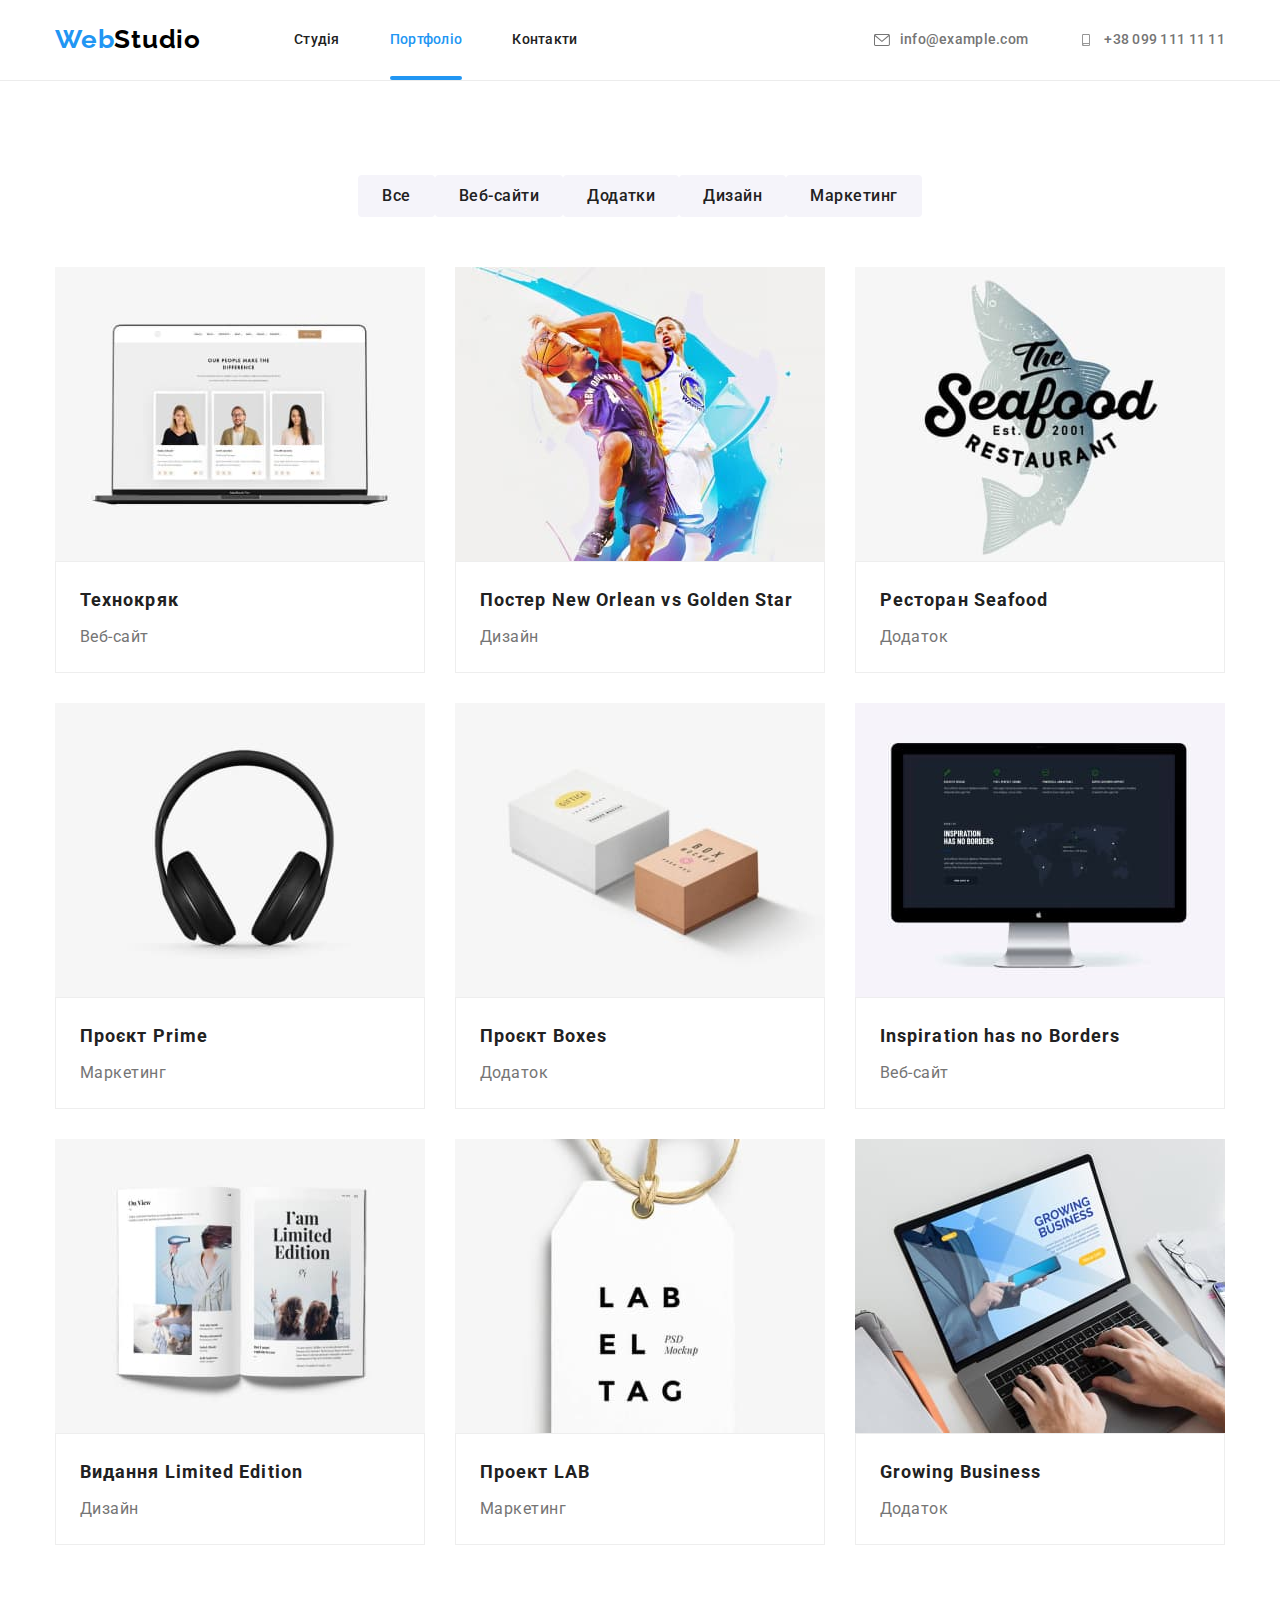
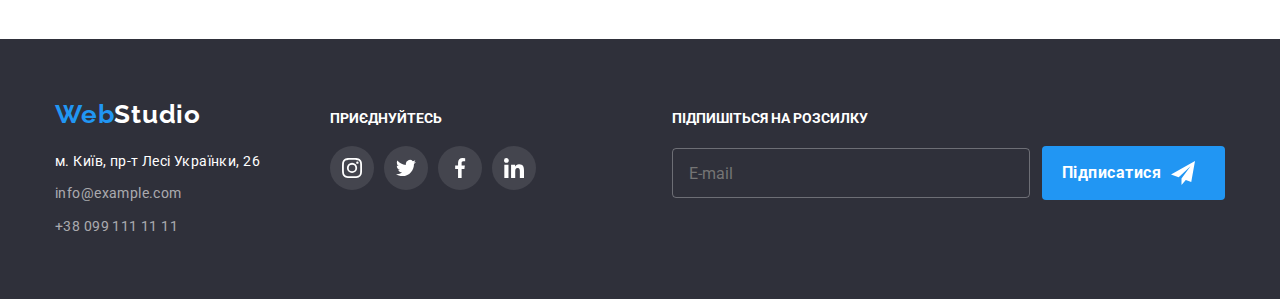
==== commit 85c0c016: "post-fixing" ====
--- a/portfolio.html
+++ b/portfolio.html
@@ -22,28 +22,28 @@
 		<header class="header">
 			<div class="container header__container">
 				<a href="./index.html" class="logo link">
-					<span class="header__logo logo">Web</span><span class="header__logo--part logo">Studio</span>
+					<span class="logo">Web</span><span class="logo__part logo">Studio</span>
 				</a>
 
 				<nav class="navigation header__navigation">
 					<ul class="navigation__list list">
 						<li class="navigation__item"><a href="./index.html" class="navigation__link link">Студія</a></li>
-						<li class="navigation__item"><a href="./portfolio.html" class="navigation__link current link">Портфоліо</a></li>
+						<li class="navigation__item"><a href="./portfolio.html" class="navigation__link navigation__link--current link">Портфоліо</a></li>
 						<li class="navigation__item"><a href="/" class="navigation__link link">Контакти</a></li>
 					</ul>
 				</nav>
 				<ul class="list connect header__connect">
-					<li>
-						<a href="mailto:info@example.com" class="connect__mail link">
-							<svg class="connect__icon--mail" width="16" height="12">
+					<li class="header__item">
+						<a href="mailto:info@example.com" class="header__link link">
+							<svg class="header__icon" width="16" height="12">
 								<use href="./images/symbol-defs.svg#icon-envelope"></use>
 							</svg>
 							info@example.com
 						</a>
 					</li>
-					<li class="header__connect--tel">
-						<a href="tel:+380991111111" class="connect__tel link">
-							<svg class="connect__icon--tel" width="10" height="16">
+					<li class="header__item">
+						<a href="tel:+380991111111" class="header__link link">
+							<svg class="header__icon" width="10" height="16">
 								<use href="./images/symbol-defs.svg#icon-header-smartphone"></use>
 							</svg>
 							+38 099 111 11 11
--- a/css/main.min.css
+++ b/css/main.min.css
@@ -1 +1 @@
-body{font-family:"roboto",sans-serif;color:var(--primary-text-color)}.link{text-decoration:none}.list{list-style:none}ul,p,h1,h2,h3,h4,h5,h6{margin:0;padding:0px}:root{--primary-text-color: #757575;--primary-title-color: #212121;--accent-color: #2196f3}.visually__hidden{position:absolute;width:1px;height:1px;margin:-1px;border:0;padding:0;white-space:nowrap;clip-path:inset(100%);clip:rect(0 0 0 0);overflow:hidden}.header{border-bottom:1px solid #ececec}.logo{font-family:"Raleway",sans-serif;font-size:26px;line-height:1.2;font-weight:700;letter-spacing:.03em}.header__logo{color:var(--accent-color)}.header__logo--part{color:#000}.navigation{color:var(--primary-title-color);font-size:14px;line-height:1.14;font-weight:500;letter-spacing:.02em}.header__navigation{margin-left:93px}.navigation__list{display:flex}.navigation__item{margin-right:50px}.navigation__item:last-child{margin-right:0px}.header__container{display:flex;align-items:center;padding-top:24px;padding-bottom:25px}.header__connect{display:flex;margin-left:auto}.header__connect--tel{margin-left:50px}.navigation__link{color:var(--primary-title-color);font-size:14px;line-height:1.14;font-weight:500;letter-spacing:.02em;transition-property:color;transition-duration:250ms;transition-timing-function:cubic-bezier(0.4, 0, 0.2, 1);padding-top:32px;padding-bottom:32px}.navigation__link:hover,.navigation__link:focus{color:var(--accent-color)}.current{color:var(--accent-color);position:relative}.current::after{position:absolute;display:block;content:"";background-color:var(--accent-color);width:100%;height:4px;border-radius:2px;left:0;bottom:-1px}.current::after{content:"";background-color:var(--accent-color)}.connect__mail,.connect__tel{display:flex;align-items:center;color:var(--primary-text-color);font-size:14px;line-height:1.14;font-weight:500;letter-spacing:.02em;transition-property:color;transition-duration:250ms;transition-timing-function:cubic-bezier(0.4, 0, 0.2, 1)}.connect__mail .header-tel:hover,.connect__mail:focus,.connect__mail:hover,.connect__tel .header-tel:hover,.connect__tel:focus,.connect__tel:hover{color:var(--accent-color)}.connect__icon--mail{fill:#757575;width:16px;height:12px;background-color:#fff;margin-right:10px;transition-property:fill;transition-duration:250ms;transition-timing-function:cubic-bezier(0.4, 0, 0.2, 1)}.header-mail:hover .connect__icon--mail,.header-mail:focus .connect__icon--mail{fill:#2196f3}.connect__icon--tel{fill:#757575;width:10px;height:16px;background-color:#fff;margin-right:10px;transition-property:fill;transition-duration:250ms;transition-timing-function:cubic-bezier(0.4, 0, 0.2, 1)}.header-tel:hover .connect__icon--tel,.header-tel:focus .connect__icon--tel{fill:#2196f3}.section{padding:94px 0px}.bunner{max-width:1600px;height:600px;margin-left:auto;margin-right:auto;background-image:linear-gradient(rgba(47, 48, 58, 0.4), rgba(47, 48, 58, 0.4)),url(../images/hero.jpg);background-repeat:no-repeat;background-position:center;background-size:cover;background-color:#2f303a;padding-top:200px;padding-bottom:200px}.bunner__title{margin-left:auto;margin-right:auto;max-width:696px;font-size:44px;line-height:1.36;font-weight:900;letter-spacing:.06em;text-align:center;text-transform:uppercase;color:#fff}.advantage__list{display:flex;padding:0px 0px}.advantage__item{margin-right:30px;width:270px}.advantage__item:last-child{margin-right:0px}.advantage__title{color:var(--primary-title-color);font-size:14px;line-height:1.14;font-weight:700;letter-spacing:.03em;text-transform:uppercase}.advantage__logo{display:flex;align-items:center;justify-content:center;width:270px;height:120px;background-color:#f5f4fa;margin-bottom:30px}.advantage__icon{fill:#212121}.advantage__position{margin-bottom:10px}.advantage__text{color:var(--primary-text-color);font-size:14px;line-height:1.7;letter-spacing:.03em}.services__section{padding-top:0px}.services{color:var(--primary-title-color);font-size:36px;line-height:1.16;font-weight:700;letter-spacing:.03em;text-align:center}.services__title{margin-bottom:50px}img{display:block;max-width:100%;height:auto}.services__thumb{position:relative}.services__list{display:flex;padding-left:0px}.services__item{margin-right:30px}.services__item:last-child{margin-right:0px}.services__text{position:absolute;display:flex;align-items:center;justify-content:center;bottom:0;color:#fff;width:100%;height:70px;font-size:14px;line-height:1.4;font-weight:700;background-color:rgba(47,48,58,.8)}.footer{background-color:#2f303a}.footer__position{padding-top:60px;padding-bottom:60px}.footer__container{display:flex;align-items:baseline}.footer__logo{font-family:"Raleway",sans-serif;font-size:26px;line-height:1.2;font-weight:700;letter-spacing:.03em;color:var(--accent-color)}.footer__logo-box{display:block;margin-bottom:20px}.footer__contacts{margin-bottom:9px}.footer__contacts:last-child{margin-bottom:0px}.footer__logo-part{color:#fff}.footer__location{font-style:normal;font-size:14px;line-height:1.7;letter-spacing:.03em;color:#fff}.footer__mail,.footer__tel{font-style:normal;font-size:14px;line-height:1.7;letter-spacing:.03em;color:rgba(255,255,255,.6)}.footer__title{margin-bottom:20px;display:block;font-style:normal;font-size:14px;font-weight:700;color:#fff}.footer__link{display:flex;align-items:center;justify-content:center;width:44px;height:44px;border-radius:50%;background-color:rgba(255,255,255,.1);transition-property:background-color;transition-duration:250ms;transition-timing-function:cubic-bezier(0.4, 0, 0.2, 1)}.footer__link:hover,.footer__link:focus{background-color:#2196f3}.footer__icon{fill:#fff;transition-property:fill;transition-duration:250ms;transition-timing-function:cubic-bezier(0.4, 0, 0.2, 1)}.footer__soc-list{display:flex;gap:10px}.footer__soc{margin-left:70px}.backdrop{position:fixed;top:0;left:0;width:100%;height:100%;border-radius:4px;background-color:rgba(0,0,0,.2);transition-property:opacity;transition-duration:500ms;transition-timing-function:cubic-bezier(0.4, 0, 0.2, 1)}.backdrop.is-hidden{opacity:0;pointer-events:none}.modal{position:absolute;top:50%;left:50%;transform:translate(-50%, -50%);width:528px;height:581px;background-color:#fff;padding:40px}.modal__close{position:absolute;display:flex;justify-content:center;align-items:center;width:30px;height:30px;border:1px solid rgba(0,0,0,.1);border-radius:50%;background-color:#fff;margin:0px;right:8px;top:8px}.modal__close:hover,.modal__close:focus{cursor:pointer}.modal__title{text-align:center;font-size:20px;color:#212121;font-weight:700;line-height:1.17;margin-bottom:12px}.modal__close:hover .modal__close-icon,.modal__close:focus .modal__close-icon{fill:var(--accent-color)}.modal__icon-input{position:absolute;left:15px;top:50%;transform:translateY(-50%);transition-property:fill;transition-duration:250ms;transition-timing-function:cubic-bezier(0.4, 0, 0.2, 1)}.modal__wrap{position:relative}.modal__input{width:100%;height:40px;border:1px solid rgba(33,33,33,.2);border-radius:4px;padding-left:42px;color:#000;outline:none;transition-property:border-color;transition-duration:250ms;transition-timing-function:cubic-bezier(0.4, 0, 0.2, 1)}.modal__input:hover,.modal__input:focus{cursor:pointer;border-color:#2196f3}.modal__input:hover+.modal__icon-input,.modal__input:focus+.modal__icon-input{fill:#2196f3}.modal__field{margin-bottom:10px}.modal__field-text{margin-bottom:0px}.modal__text{width:448px;height:120px;border:1px solid rgba(33,33,33,.2);outline:none;resize:none;padding:12px}.modal__text:hover,.modal__text:focus{cursor:pointer;border-color:#2196f3}.modal__text-form{display:block;font-size:12px;font-weight:400px;line-height:1.16;color:#757575;margin-bottom:4px}.policy{margin-top:20px;margin-bottom:30px}.policy__agreement{color:#2196f3;margin-left:5px}.policy__agreement:hover,.policy__agreement:hover{cursor:pointer}.policy__text{display:flex;align-items:center;justify-content:center;font-size:14px;font-weight:400px;line-height:1.71;color:#757575}.policy__text span{display:flex;align-items:center;justify-content:center;font-size:14px;font-weight:400px;line-height:1.71;color:#757575;border-radius:2px;margin-right:9px;border:1px solid #212121}.check-icon{fill:rgba(0,0,0,0)}.modal-check:checked+.policy-text span{background-color:var(--accent-color);border:none}.modal-check:focus+.policy-text span{border-color:#2196f3}.modal-check:checked+.policy-text .check-icon{fill:#fff;opacity:1}.section{background-color:#f5f4fa}.team__title{color:var(--primary-title-color);font-size:36px;line-height:1.16;font-weight:700;letter-spacing:.03em;text-align:center}.team__place{margin-bottom:50px}.team__list{display:flex}.team__item{margin-right:30px;background-color:#fff;box-shadow:0px 1px 1px rgba(0,0,0,.12),0px 4px 4px rgba(0,0,0,.06),1px 4px 6px rgba(0,0,0,.16);border-radius:0px 0px 4px 4px}.team__item:last-child{margin-right:0px}.team__member{color:var(--primary-title-color);font-size:16px;line-height:1.18;font-weight:500;letter-spacing:.03em;text-align:center;margin-bottom:10px}.team__text{font-size:16px;line-height:1.8;letter-spacing:.03em;color:var(--primary-text-color);text-align:center;margin-bottom:16px}.team__container{padding-top:30px;padding-bottom:30px}.team__soc{display:flex;justify-content:center;gap:10px}.team__link{display:flex;align-items:center;justify-content:center;width:44px;height:44px;border-radius:50%;background-color:#fff;transition:background-color 250ms cubic-bezier(0.4, 0, 0.2, 1)}.team__link:hover,.team__link:focus{background-color:#2196f3}.team__icon{fill:#afb1b8;transition-property:fill;transition-duration:250ms;transition-timing-function:cubic-bezier(0.4, 0, 0.2, 1)}.team-soc-link:hover .team__icon,.team-soc-link:focus .team__icon{fill:#fff}.clients__title{color:var(--primary-title-color);font-size:36px;line-height:1.16;font-weight:700;letter-spacing:.03em;text-align:center}.clients__place{margin-bottom:50px}.clients__list{display:flex;align-items:center;justify-content:center}.clients__item{margin-right:30px}.clients__item:last-child{margin-right:0px}.clients__icon{fill:#afb1b8;transition-property:fill;transition-duration:250ms;transition-timing-function:cubic-bezier(0.4, 0, 0.2, 1)}.clients__link:hover .clients__icon,.clients__link:focus .clients__icon{fill:#2196f3}.clients__link{border:1px solid #afb1b8;width:170px;height:92px;display:flex;align-items:center;justify-content:center;border-radius:4px;transition-property:border-color;transition-duration:250ms;transition-timing-function:cubic-bezier(0.4, 0, 0.2, 1)}.clients__link:hover,.clients__link:focus{border-color:#2196f3}.buttons__list{display:flex;margin-bottom:50px;justify-content:center}.buttons__item{margin-right:8px}.buttons__item:last-child{margin-right:0px}.portfolio__list{display:flex;flex-wrap:wrap}.portfolio__text{position:absolute;top:0;left:0;color:#fff;font-weight:400;font-size:18px;line-height:1.55;background-color:rgba(33,150,243,.9);height:100%;padding:63px 24px;transform:translateY(100%);transition-property:transform;transition-duration:250ms;transition-timing-function:cubic-bezier(0.4, 0, 0.2, 1)}.portfolio__thumb{position:relative;overflow:hidden}.portfolio__card{width:370px;margin-right:30px;margin-bottom:30px}.project__link:hover .portfolio__text{transform:translateY(0)}.project__link:focus .portfolio__text{transform:translateY(0)}.portfolio__card:nth-last-child(-n+3){margin-bottom:0px}.portfolio__card:nth-child(3n){margin-right:0px}.portfolio__link{display:block;transition-property:box-shadow;transition-duration:250ms;transition-timing-function:cubic-bezier(0.4, 0, 0.2, 1)}.portfolio__link:hover,.portfolio__link:focus{box-shadow:0px 1px 1px rgba(0,0,0,.12),0px 4px 4px rgba(0,0,0,.06),1px 4px 6px rgba(0,0,0,.16)}.portfolio__title{margin-bottom:4px;color:var(--primary-title-color);font-size:18px;line-height:2;font-weight:n700;letter-spacing:.06em}.portfolio__description{color:var(--primary-text-color);font-size:16px;line-height:1.87;letter-spacing:.03em}.portfolio__container{padding:20px 24px 20px 24px;border:1px solid #eee}.btn{font-size:16px;line-height:1.87;font-weight:696;letter-spacing:.06em;display:block;box-sizing:border-box;padding:10px 32px;margin:30px auto 0;border-radius:4px;border-color:rgba(0,0,0,0);font-family:inherit;color:#fff;background-color:var(--accent-color);align-items:center;text-align:center}.btn:hover,.btn:focus{cursor:pointer}.modal__btn{display:block;box-sizing:border-box;align-items:center;text-align:center;padding:10px 52px;margin-left:auto;margin-right:auto;border-radius:4px;border-color:rgba(0,0,0,0);font-family:inherit;color:#fff;background-color:var(--accent-color);font-size:16px;line-height:1.87;font-weight:700;letter-spacing:.06em;transition-property:box-shadow;transition-duration:250ms;transition-timing-function:cubic-bezier(0.4, 0, 0.2, 1)}.modal__btn:hover,.modal__btn:focus{cursor:pointer;box-shadow:0px 1px 1px rgba(0,0,0,.12),0px 4px 4px rgba(0,0,0,.06),1px 4px 6px rgba(0,0,0,.16)}.footer__btn{display:flex;align-items:center;justify-content:center;font-size:16px;line-height:1.87;font-weight:700;letter-spacing:.03em;border-radius:4px;border-color:rgba(0,0,0,0);padding:10px 28px 10px 18px;margin-left:12px;font-family:inherit;background-color:var(--accent-color);color:#fff;text-align:center;transition-property:background-color,box-shadow,color;transition-duration:250ms;transition-timing-function:cubic-bezier(0.4, 0, 0.2, 1)}.footer__btn:hover,.footer__btn:focus{cursor:pointer}.btn__icon{fill:#fff;margin-left:10px}.portfolio__btn{border-radius:4px;border-color:rgba(0,0,0,0);padding:6px 22px 6px 22px;font-family:inherit;color:var(--primary-title-color);background-color:#f5f4fa;font-weight:500;font-size:16px;line-height:1.6;text-align:center;letter-spacing:.03em;transition-property:background-color,box-shadow,color;transition-duration:250ms;transition-timing-function:cubic-bezier(0.4, 0, 0.2, 1)}.portfolio__btn:hover,.portfolio__btn:focus{color:#fff;cursor:pointer;background-color:var(--accent-color);display:block;box-shadow:0px 1px 1px rgba(0,0,0,.12),0px 4px 4px rgba(0,0,0,.06),1px 4px 6px rgba(0,0,0,.16)}.online-input{width:358px;height:50px;border:1px solid rgba(255,255,255,.3);border-radius:4px;background-color:rgba(0,0,0,0);padding-left:16px;color:#fff}.online-input::placeholder{width:358px;height:50px}.online-input:hover,.online-input:focus{border-color:var(--accent-color)}.online-input:hover::placeholder,.online-input:focus::placeholder{color:#fff}.footer__form{margin-left:auto}.form__online{display:flex;align-items:center;justify-content:center}.form__title{color:#fff;font-weight:700;font-size:14px;line-height:1.14;margin-bottom:20px}.container{width:1200px;margin-left:auto;margin-right:auto;padding-left:15px;padding-right:15px}/*# sourceMappingURL=main.min.css.map */+body{font-family:"roboto",sans-serif;color:var(--primary-text-color)}.link{text-decoration:none}.list{list-style:none}ul,p,h1,h2,h3,h4,h5,h6{margin:0;padding:0px}:root{--primary-text-color: #757575;--primary-title-color: #212121;--accent-color: #2196f3}.visually__hidden{position:absolute;width:1px;height:1px;margin:-1px;border:0;padding:0;white-space:nowrap;clip-path:inset(100%);clip:rect(0 0 0 0);overflow:hidden}.header{border-bottom:1px solid #ececec}.header__container{display:flex;align-items:center;padding-top:24px;padding-bottom:25px}.logo{font-family:"Raleway",sans-serif;font-size:26px;line-height:1.2;font-weight:700;letter-spacing:.03em;color:var(--accent-color)}.logo__part{color:#000}.navigation{color:var(--primary-title-color);font-size:14px;line-height:1.14;font-weight:500;letter-spacing:.02em}.header__navigation{margin-left:93px}.navigation__list{display:flex}.navigation__item{margin-right:50px}.navigation__item:last-child{margin-right:0px}.header__connect{display:flex;margin-left:auto}.header__link{margin-left:50px}.navigation__link{color:var(--primary-title-color);font-size:14px;line-height:1.14;font-weight:500;letter-spacing:.02em;transition-property:color;transition-duration:250ms;transition-timing-function:cubic-bezier(0.4, 0, 0.2, 1);padding-top:32px;padding-bottom:32px}.navigation__link:hover,.navigation__link:focus{color:var(--accent-color)}.navigation__link--current{color:var(--accent-color);position:relative}.navigation__link--current::after{position:absolute;display:block;content:"";background-color:var(--accent-color);width:100%;height:4px;border-radius:2px;left:0;bottom:-1px}.navigation__link--current::after{content:"";background-color:var(--accent-color)}.header__link{display:flex;align-items:center;color:var(--primary-text-color);font-size:14px;line-height:1.14;font-weight:500;letter-spacing:.02em;transition-property:color;transition-duration:250ms;transition-timing-function:cubic-bezier(0.4, 0, 0.2, 1)}.header__link .header-tel:hover,.header__link:focus,.header__link:hover{color:var(--accent-color)}.header__icon{fill:#757575;width:16px;height:12px;background-color:#fff;margin-right:10px;transition-property:fill;transition-duration:250ms;transition-timing-function:cubic-bezier(0.4, 0, 0.2, 1)}.header-mail:hover .header__icon,.header-mail:focus .header__icon{fill:#2196f3}.bunner{max-width:1600px;height:600px;margin-left:auto;margin-right:auto;background-image:linear-gradient(rgba(47, 48, 58, 0.4), rgba(47, 48, 58, 0.4)),url(../images/hero.jpg);background-repeat:no-repeat;background-position:center;background-size:cover;background-color:#2f303a;padding-top:200px;padding-bottom:200px}.bunner__title{margin-left:auto;margin-right:auto;max-width:696px;font-size:44px;line-height:1.36;font-weight:900;letter-spacing:.06em;text-align:center;text-transform:uppercase;color:#fff}img{display:block;max-width:100%;height:auto}.footer{background-color:#2f303a}.footer__position{padding-top:60px;padding-bottom:60px}.footer__container{display:flex;align-items:baseline}.footer__logo{font-family:"Raleway",sans-serif;font-size:26px;line-height:1.2;font-weight:700;letter-spacing:.03em;color:var(--accent-color)}.footer__logo-box{display:block;margin-bottom:20px}.footer__contacts{margin-bottom:9px}.footer__contacts:last-child{margin-bottom:0px}.footer__logo-part{color:#fff}.footer__location{font-style:normal;font-size:14px;line-height:1.7;letter-spacing:.03em;color:#fff}.footer__mail,.footer__tel{font-style:normal;font-size:14px;line-height:1.7;letter-spacing:.03em;color:rgba(255,255,255,.6)}.footer__title{margin-bottom:20px;display:block;font-style:normal;font-size:14px;font-weight:700;color:#fff}.footer__link{display:flex;align-items:center;justify-content:center;width:44px;height:44px;border-radius:50%;background-color:rgba(255,255,255,.1);transition-property:background-color;transition-duration:250ms;transition-timing-function:cubic-bezier(0.4, 0, 0.2, 1)}.footer__link:hover,.footer__link:focus{background-color:#2196f3}.footer__icon{fill:#fff;transition-property:fill;transition-duration:250ms;transition-timing-function:cubic-bezier(0.4, 0, 0.2, 1)}.footer__soc-list{display:flex;gap:10px}.footer__soc{margin-left:70px}.backdrop{position:fixed;top:0;left:0;width:100%;height:100%;border-radius:4px;background-color:rgba(0,0,0,.2);transition-property:opacity;transition-duration:500ms;transition-timing-function:cubic-bezier(0.4, 0, 0.2, 1)}.backdrop.is-hidden{opacity:0;pointer-events:none}.modal{position:absolute;top:50%;left:50%;transform:translate(-50%, -50%);width:528px;height:581px;background-color:#fff;padding:40px}.modal__close{position:absolute;display:flex;justify-content:center;align-items:center;width:30px;height:30px;border:1px solid rgba(0,0,0,.1);border-radius:50%;background-color:#fff;margin:0px;right:8px;top:8px}.modal__close:hover,.modal__close:focus{cursor:pointer}.modal__title{text-align:center;font-size:20px;color:#212121;font-weight:700;line-height:1.17;margin-bottom:12px}.modal__close:hover .modal__close-icon,.modal__close:focus .modal__close-icon{fill:var(--accent-color)}.modal__icon-input{position:absolute;left:15px;top:50%;transform:translateY(-50%);transition-property:fill;transition-duration:250ms;transition-timing-function:cubic-bezier(0.4, 0, 0.2, 1)}.modal__wrap{position:relative}.modal__input{width:100%;height:40px;border:1px solid rgba(33,33,33,.2);border-radius:4px;padding-left:42px;color:#000;outline:none;transition-property:border-color;transition-duration:250ms;transition-timing-function:cubic-bezier(0.4, 0, 0.2, 1)}.modal__input:hover,.modal__input:focus{cursor:pointer;border-color:#2196f3}.modal__input:hover+.modal__icon-input,.modal__input:focus+.modal__icon-input{fill:#2196f3}.modal__field{margin-bottom:10px}.modal__field-text{margin-bottom:0px}.modal__text{width:448px;height:120px;border:1px solid rgba(33,33,33,.2);outline:none;resize:none;padding:12px}.modal__text:hover,.modal__text:focus{cursor:pointer;border-color:#2196f3}.modal__text-form{display:block;font-size:12px;font-weight:400px;line-height:1.16;color:#757575;margin-bottom:4px}.policy{margin-top:20px;margin-bottom:30px}.policy__agreement{color:#2196f3;margin-left:5px}.policy__agreement:hover,.policy__agreement:hover{cursor:pointer}.policy__text{display:flex;align-items:center;justify-content:center;font-size:14px;font-weight:400px;line-height:1.71;color:#757575}.policy__text span{display:flex;align-items:center;justify-content:center;font-size:14px;font-weight:400px;line-height:1.71;color:#757575;border-radius:2px;margin-right:9px;border:1px solid #212121}.modal__icon-check{fill:rgba(0,0,0,0)}.modal__check:checked+.policy__text span{background-color:var(--accent-color);border:none}.modal__check:focus+.policy__text span{border-color:#2196f3}.modal__check:checked+.policy__text .check-icon{fill:#fff;opacity:1}.section__other--background{background-color:#f5f4fa}.team{display:flex}.team__item{margin-right:30px;background-color:#fff;box-shadow:0px 1px 1px rgba(0,0,0,.12),0px 4px 4px rgba(0,0,0,.06),1px 4px 6px rgba(0,0,0,.16);border-radius:0px 0px 4px 4px}.team__item:last-child{margin-right:0px}.team__title{color:var(--primary-title-color);font-size:16px;line-height:1.18;font-weight:500;letter-spacing:.03em;text-align:center;margin-bottom:10px}.team__text{font-size:16px;line-height:1.8;letter-spacing:.03em;color:var(--primary-text-color);text-align:center;margin-bottom:16px}.team__container{padding-top:30px;padding-bottom:30px}.clients{display:flex;align-items:center;justify-content:center}.clients__item{margin-right:30px}.clients__item:last-child{margin-right:0px}.clients__icon{fill:#afb1b8;transition-property:fill;transition-duration:250ms;transition-timing-function:cubic-bezier(0.4, 0, 0.2, 1)}.clients__link:hover .clients__icon,.clients__link:focus .clients__icon{fill:#2196f3}.clients__link{border:1px solid #afb1b8;width:170px;height:92px;display:flex;align-items:center;justify-content:center;border-radius:4px;transition-property:border-color;transition-duration:250ms;transition-timing-function:cubic-bezier(0.4, 0, 0.2, 1)}.clients__link:hover,.clients__link:focus{border-color:#2196f3}.buttons__list{display:flex;margin-bottom:50px;justify-content:center}.buttons__item{margin-right:8px}.buttons__item:last-child{margin-right:0px}.portfolio__list{display:flex;flex-wrap:wrap}.portfolio__text{position:absolute;top:0;left:0;color:#fff;font-weight:400;font-size:18px;line-height:1.55;background-color:rgba(33,150,243,.9);height:100%;padding:63px 24px;transform:translateY(100%);transition-property:transform;transition-duration:250ms;transition-timing-function:cubic-bezier(0.4, 0, 0.2, 1)}.portfolio__link:hover .portfolio__text{transform:translateY(0)}.portfolio__link:focus .portfolio__text{transform:translateY(0)}.portfolio__thumb{position:relative;overflow:hidden}.portfolio__card{width:370px;margin-right:30px;margin-bottom:30px}.portfolio__card:nth-last-child(-n+3){margin-bottom:0px}.portfolio__card:nth-child(3n){margin-right:0px}.portfolio__link{display:block;transition-property:box-shadow;transition-duration:250ms;transition-timing-function:cubic-bezier(0.4, 0, 0.2, 1)}.portfolio__link:hover,.portfolio__link:focus{box-shadow:0px 1px 1px rgba(0,0,0,.12),0px 4px 4px rgba(0,0,0,.06),1px 4px 6px rgba(0,0,0,.16)}.portfolio__title{margin-bottom:4px;color:var(--primary-title-color);font-size:18px;line-height:2;font-weight:700;letter-spacing:.06em}.portfolio__description{color:var(--primary-text-color);font-size:16px;line-height:1.87;letter-spacing:.03em}.portfolio__container{padding:20px 24px 20px 24px;border:1px solid #eee}.socials{display:flex;justify-content:center;gap:10px}.socials__link{display:flex;align-items:center;justify-content:center;width:44px;height:44px;border-radius:50%;background-color:#fff;transition:background-color 250ms cubic-bezier(0.4, 0, 0.2, 1)}.socials__link:hover,.socials__link:focus{background-color:#2196f3}.socials__icon{fill:#afb1b8;transition-property:fill;transition-duration:250ms;transition-timing-function:cubic-bezier(0.4, 0, 0.2, 1)}.socials__link:hover .socials__icon,.socials__link:focus .socials__icon{fill:#fff}.services__thumb{position:relative}.services{display:flex;padding-left:0px}.services__item{margin-right:30px}.services__item:last-child{margin-right:0px}.services__text{position:absolute;display:flex;align-items:center;justify-content:center;bottom:0;color:#fff;width:100%;height:70px;font-size:14px;line-height:1.4;font-weight:700;background-color:rgba(47,48,58,.8)}.advantage{display:flex;padding:0px 0px}.advantage__item{margin-right:30px;width:270px}.advantage__item:last-child{margin-right:0px}.advantage__title{color:var(--primary-title-color);font-size:14px;line-height:1.14;font-weight:700;letter-spacing:.03em;text-transform:uppercase;margin-bottom:10px}.advantage__logo{display:flex;align-items:center;justify-content:center;width:270px;height:120px;background-color:#f5f4fa;margin-bottom:30px}.advantage__icon{fill:#212121}.advantage__text{color:var(--primary-text-color);font-size:14px;line-height:1.7;letter-spacing:.03em}.btn{font-size:16px;line-height:1.87;font-weight:696;letter-spacing:.06em;display:block;box-sizing:border-box;padding:10px 32px;margin:30px auto 0;border-radius:4px;border-color:rgba(0,0,0,0);font-family:inherit;color:#fff;background-color:var(--accent-color);align-items:center;text-align:center}.btn:hover,.btn:focus{cursor:pointer}.modal__btn{display:block;box-sizing:border-box;align-items:center;text-align:center;padding:10px 52px;margin-left:auto;margin-right:auto;border-radius:4px;border-color:rgba(0,0,0,0);font-family:inherit;color:#fff;background-color:var(--accent-color);font-size:16px;line-height:1.87;font-weight:700;letter-spacing:.06em;transition-property:box-shadow;transition-duration:250ms;transition-timing-function:cubic-bezier(0.4, 0, 0.2, 1)}.modal__btn:hover,.modal__btn:focus{cursor:pointer;box-shadow:0px 1px 1px rgba(0,0,0,.12),0px 4px 4px rgba(0,0,0,.06),1px 4px 6px rgba(0,0,0,.16)}.footer__btn{display:flex;align-items:center;justify-content:center;font-size:16px;line-height:1.87;font-weight:700;letter-spacing:.03em;border-radius:4px;border-color:rgba(0,0,0,0);padding:10px 28px 10px 18px;margin-left:12px;font-family:inherit;background-color:var(--accent-color);color:#fff;text-align:center;transition-property:background-color,box-shadow,color;transition-duration:250ms;transition-timing-function:cubic-bezier(0.4, 0, 0.2, 1)}.footer__btn:hover,.footer__btn:focus{cursor:pointer}.btn__icon{fill:#fff;margin-left:10px}.portfolio__btn{border-radius:4px;border-color:rgba(0,0,0,0);padding:6px 22px 6px 22px;font-family:inherit;color:var(--primary-title-color);background-color:#f5f4fa;font-weight:500;font-size:16px;line-height:1.6;text-align:center;letter-spacing:.03em;transition-property:background-color,box-shadow,color;transition-duration:250ms;transition-timing-function:cubic-bezier(0.4, 0, 0.2, 1)}.portfolio__btn:hover,.portfolio__btn:focus{color:#fff;cursor:pointer;background-color:var(--accent-color);display:block;box-shadow:0px 1px 1px rgba(0,0,0,.12),0px 4px 4px rgba(0,0,0,.06),1px 4px 6px rgba(0,0,0,.16)}.online-input{width:358px;height:50px;border:1px solid rgba(255,255,255,.3);border-radius:4px;background-color:rgba(0,0,0,0);padding-left:16px;color:#fff}.online-input::placeholder{width:358px;height:50px}.online-input:hover,.online-input:focus{border-color:var(--accent-color)}.online-input:hover::placeholder,.online-input:focus::placeholder{color:#fff}.footer__form{margin-left:auto}.form__online{display:flex;align-items:center;justify-content:center}.form__title{color:#fff;font-weight:700;font-size:14px;line-height:1.14;margin-bottom:20px}.container{width:1200px;margin-left:auto;margin-right:auto;padding-left:15px;padding-right:15px}.section{padding:94px 0px}.section__no-padding-top{padding-top:0px}.section__title{color:var(--primary-title-color);font-size:36px;line-height:1.16;font-weight:700;letter-spacing:.03em;text-align:center;margin-bottom:50px}/*# sourceMappingURL=main.min.css.map */